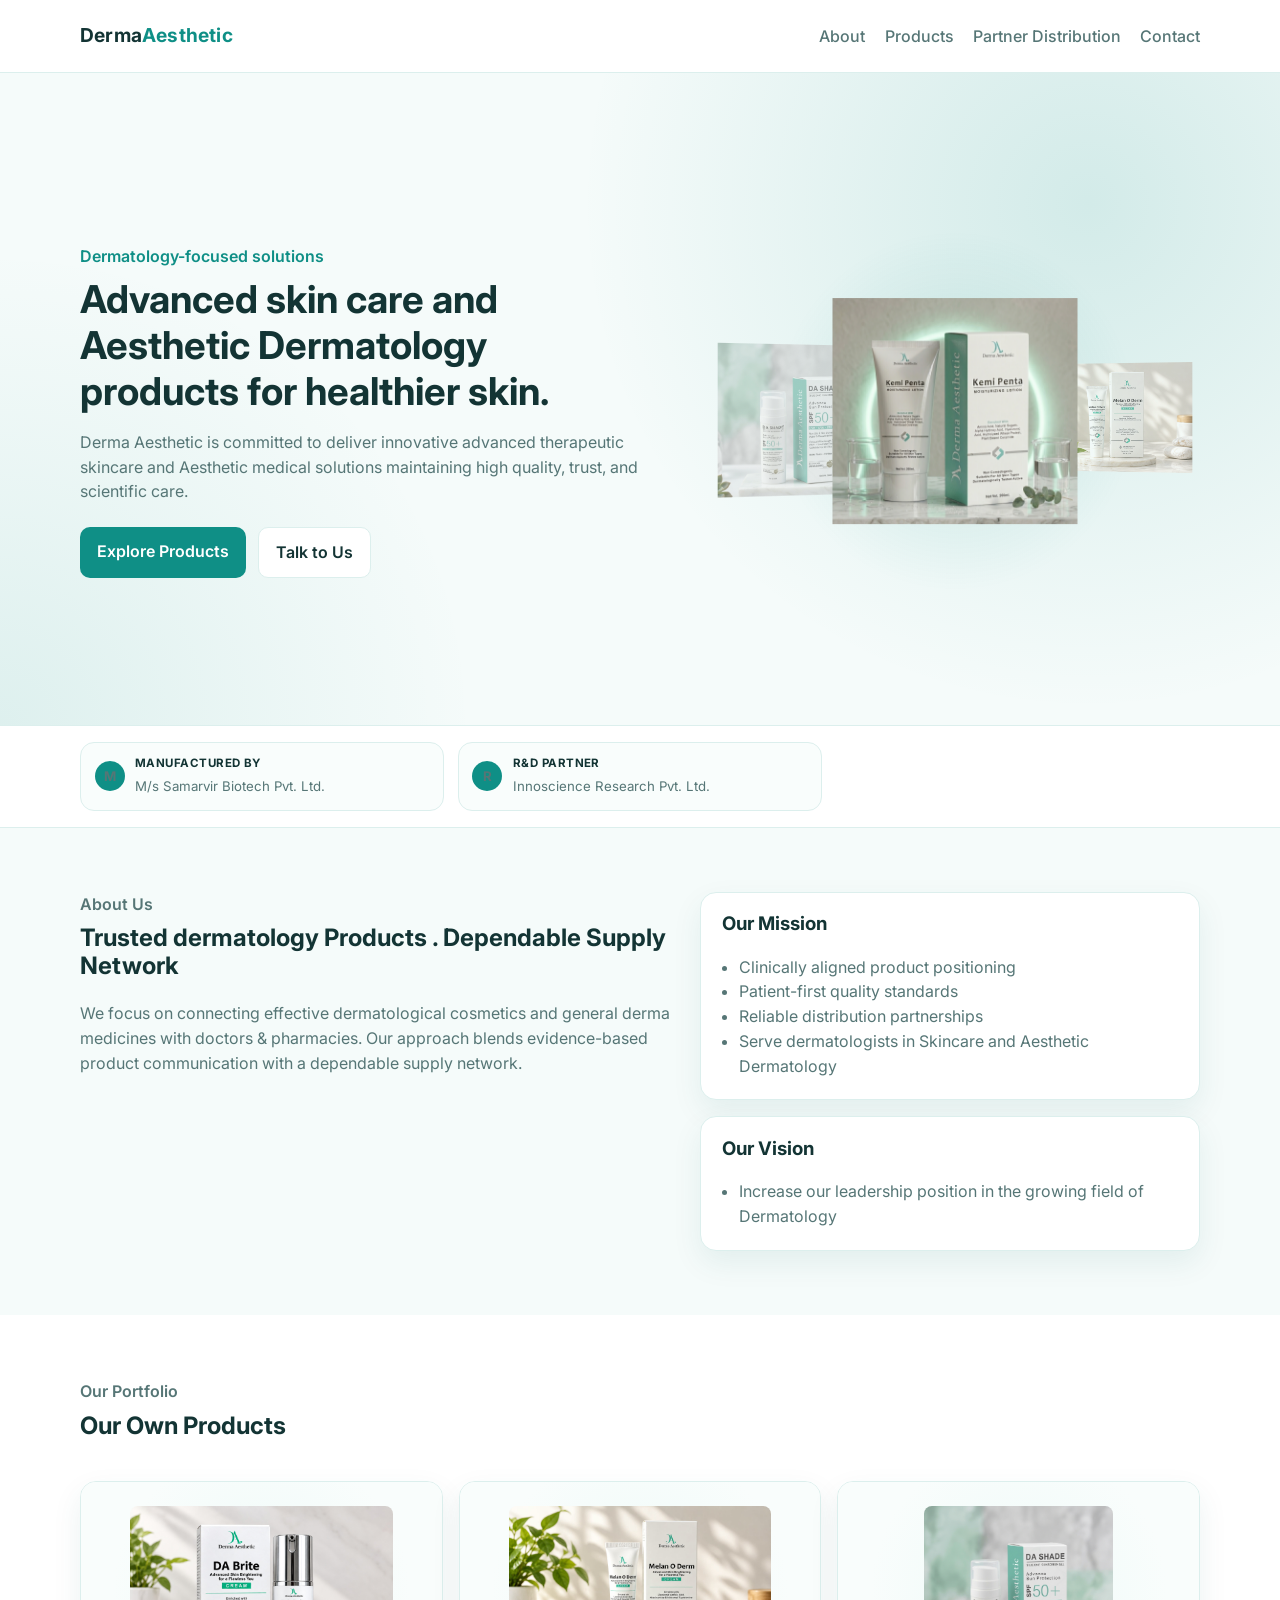
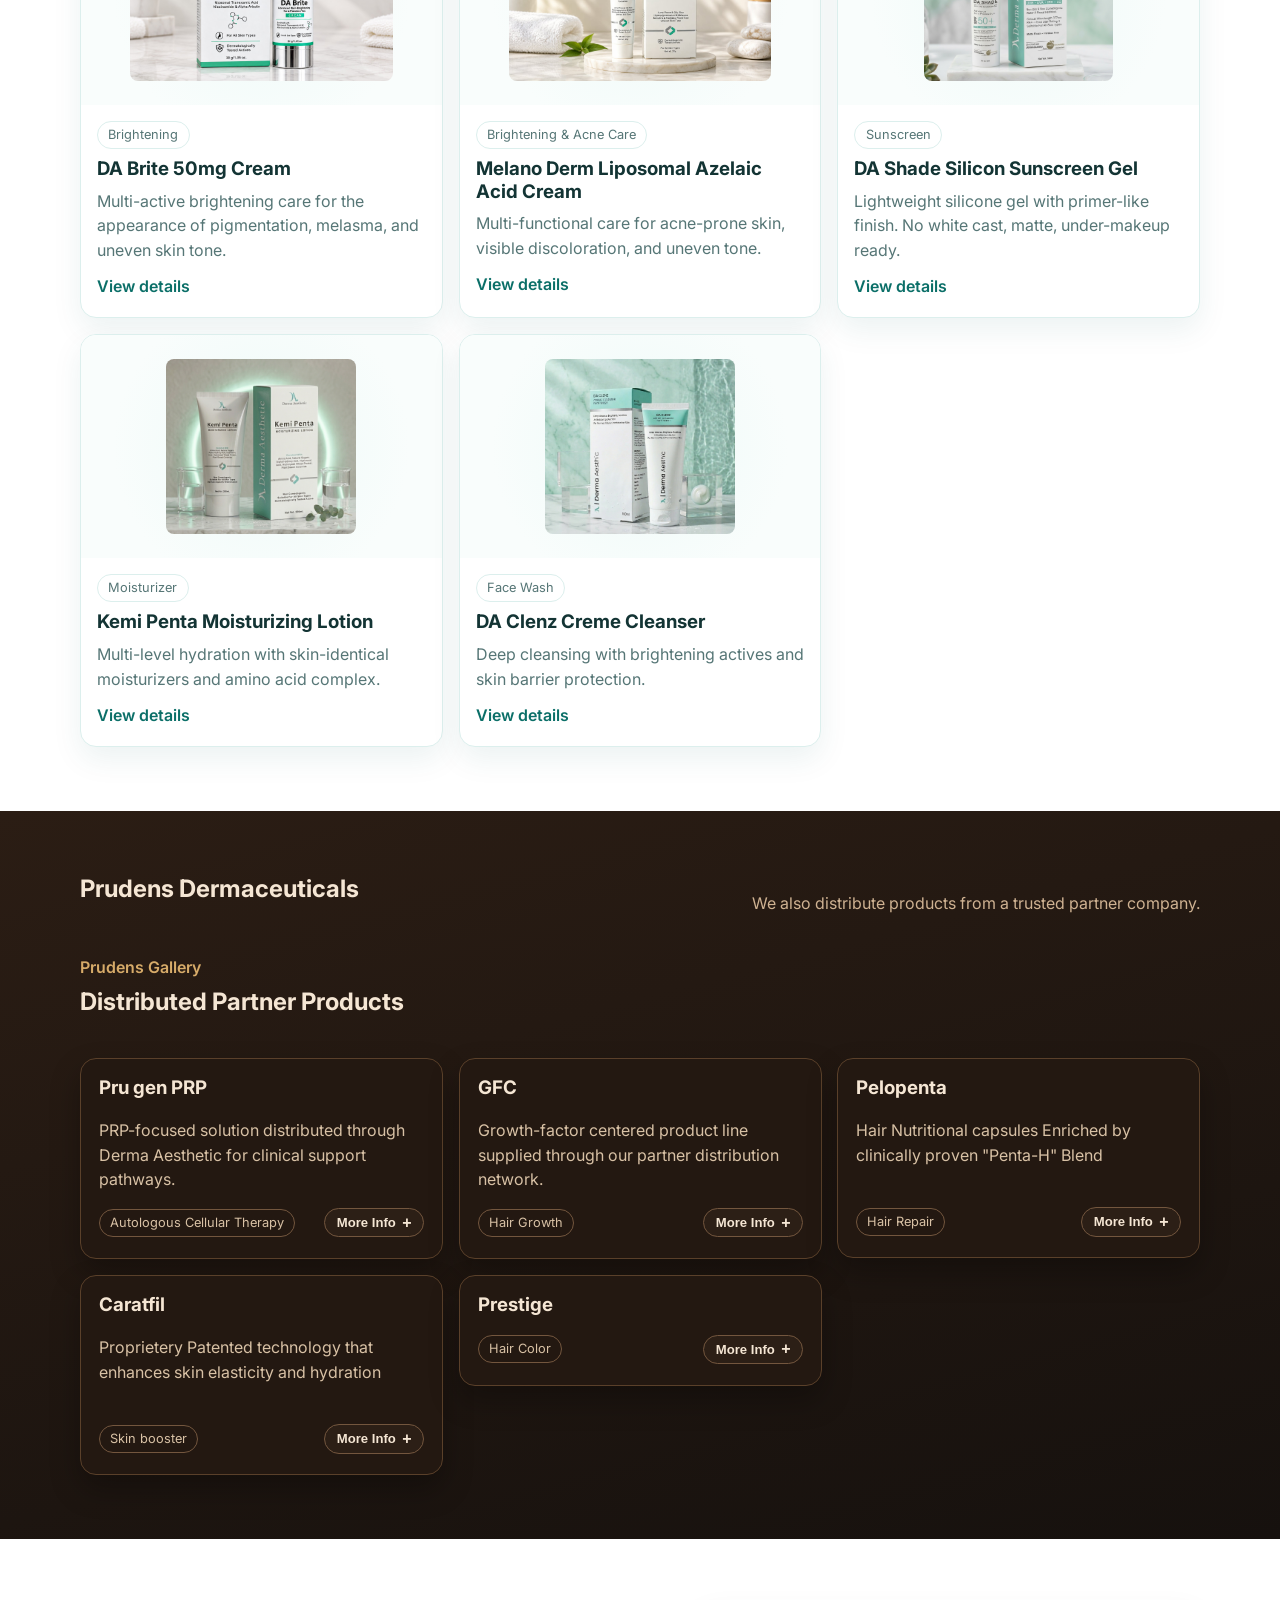
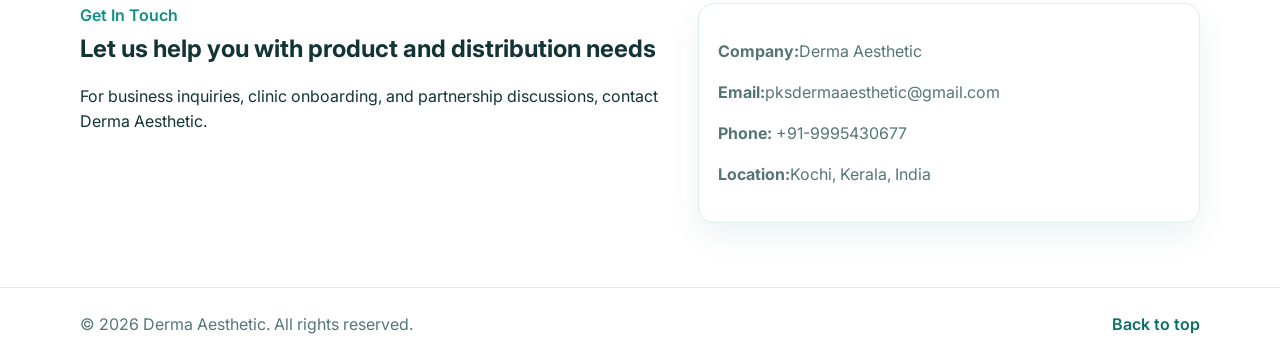
==== index.html @ 2ec4da11 "updates" ====
<!DOCTYPE html>
<html lang="en">
<head>
  <meta charset="UTF-8" />
  <meta name="viewport" content="width=device-width, initial-scale=1.0" />
  <title>Derma Aesthetic | Dermatological Cosmetics & Medicines</title>
  <meta name="description" content="Derma Aesthetic - Dermatological cosmetics and general derma medicines marketing and sales company." />
  <link rel="preconnect" href="https://fonts.googleapis.com" />
  <link rel="preconnect" href="https://fonts.gstatic.com" crossorigin />
  <link href="https://fonts.googleapis.com/css2?family=Inter:wght@400;500;600;700&display=swap" rel="stylesheet" />
  <link rel="stylesheet" href="styles.css" />
</head>
<body>
  <header class="site-header" id="home">
    <div class="container nav-wrap">
      <a class="logo" href="#home">Derma<span>Aesthetic</span></a>
      <button class="nav-toggle" aria-label="Open menu" aria-expanded="false">Menu</button>
      <nav class="site-nav">
        <a href="index.html#about">About</a>
        <a href="products.html">Products</a>
        <a href="products.html#partner">Partner Distribution</a>
        <a href="index.html#contact">Contact</a>
      </nav>
    </div>
  </header>

  <main>
    <section class="hero">
      <div class="container hero-layout">
        <div class="hero-text">
          <p class="eyebrow">Dermatology-focused solutions</p>
          <h1>Advanced skin care and Aesthetic Dermatology products for healthier skin.</h1>
          <p class="hero-copy">
            Derma Aesthetic is committed to deliver innovative advanced therapeutic skincare
            and Aesthetic medical solutions maintaining high quality, trust, and scientific care.
          </p>
          <div class="hero-actions">
            <a class="btn primary" href="products.html">Explore Products</a>
            <a class="btn ghost" href="#contact">Talk to Us</a>
          </div>
        </div>
        <div class="hero-products">
          <div class="hero-product-composition reveal">
            <img src="images/Brite.jpeg" alt="DA Brite Whitening cream" class="hero-prod hero-prod--back" data-product-link="products.html#da-brite" /> 
            <img src="images/MelanODerm.jpeg" alt="Melano Derm liposomal azelaic acid cream" class="hero-prod hero-prod--back" data-product-link="products.html#melano-derm" />
            <img src="images/kemi.png" alt="Kemi Penta Moisturizing Lotion" class="hero-prod hero-prod--center" data-product-link="products.html#kemi-penta" />
            <img src="images/Shade.png" alt="DA Shade Sunscreen" class="hero-prod hero-prod--left" data-product-link="products.html#da-shade" />
            <img src="images/clenz.png" alt="DA Clenz Face Wash" class="hero-prod hero-prod--right" data-product-link="products.html#da-clenz" />

          </div>
        </div>
      </div>
    </section>

    <section class="trust-strip">
      <div class="container trust-strip-inner">
        <div class="trust-badge reveal">
          <span class="trust-icon">M</span>
          <div>
            <strong>Manufactured by</strong>
            <span>M/s Samarvir Biotech Pvt. Ltd.</span>
          </div>
        </div>
        <div class="trust-badge reveal">
          <span class="trust-icon">R</span>
          <div>
            <strong>R&amp;D Partner</strong>
            <span>Innoscience Research Pvt. Ltd.</span>
          </div>
        </div>
      </div>
    </section>

    <section class="section" id="about">
      <div class="container about-grid reveal">
        <div class="about-text">
          <p class="eyebrow">About Us</p>
          <h2>Trusted dermatology Products . Dependable Supply Network</h2>
          <p>
            We focus on connecting effective dermatological cosmetics and general derma medicines
            with doctors &amp; pharmacies. Our approach blends evidence-based product communication
            with a dependable supply network.
          </p>
        </div>
        <div class="about-cards">
          <article class="about-card">
            <h3>Our Mission</h3>
            <ul>
              <li>Clinically aligned product positioning</li>
              <li>Patient-first quality standards</li>
              <li>Reliable distribution partnerships</li>
              <li>Serve dermatologists in Skincare and Aesthetic Dermatology</li>
            </ul>
          </article>
          <article class="about-card">
            <h3>Our Vision</h3>
            <ul>
              <li>Increase our leadership position in the growing field of Dermatology</li>
            </ul>
          </article>
        </div>
      </div>
    </section>

    <section class="section alt" id="products">
      <div class="container">
        <div class="section-head reveal">
          <div>
            <p class="eyebrow">Our Portfolio</p>
            <h2>Our Own Products</h2>
          </div>
        </div>

        <div class="visual-product-grid">

          <a href="products.html#da-brite" class="visual-product-card reveal">
            <div class="visual-product-img">
              <img src="images/Brite.jpeg" alt="DA Brite brightening cream" loading="lazy" />
            </div>
            <div class="visual-product-info">
              <span class="tag">Brightening</span>
              <h3>DA Brite 50mg Cream </h3>
              <p>Multi-active brightening care for the appearance of pigmentation, melasma, and uneven skin tone.</p>
              <span class="card-link">View details</span>
            </div>
          </a>
          <a href="products.html#melano-derm" class="visual-product-card reveal">
            <div class="visual-product-img">
              <img src="images/MelanODerm.jpeg" alt="Melano Derm azelaic acid cream" loading="lazy" />
            </div>
            <div class="visual-product-info">
              <span class="tag">Brightening &amp; Acne Care</span>
              <h3>Melano Derm Liposomal Azelaic Acid Cream</h3>
              <p>Multi-functional care for acne-prone skin, visible discoloration, and uneven tone.</p>
              <span class="card-link">View details</span>
            </div>
          </a>
          <a href="products.html#da-shade" class="visual-product-card reveal">
            <div class="visual-product-img">
              <img src="images/Shade.png" alt="DA Shade" loading="lazy" />
            </div>
            <div class="visual-product-info">
              <span class="tag">Sunscreen</span>
              <h3>DA Shade Silicon Sunscreen Gel</h3>
              <p>Lightweight silicone gel with primer-like finish. No white cast, matte, under-makeup ready.</p>
              <span class="card-link">View details</span>
            </div>
          </a>

          <a href="products.html#kemi-penta" class="visual-product-card reveal">
            <div class="visual-product-img">
              <img src="images/kemi.png" alt="Kemi Penta" loading="lazy" />
            </div>
            <div class="visual-product-info">
              <span class="tag">Moisturizer</span>
              <h3>Kemi Penta Moisturizing Lotion</h3>
              <p>Multi-level hydration with skin-identical moisturizers and amino acid complex.</p>
              <span class="card-link">View details</span>
            </div>
          </a>

          <a href="products.html#da-clenz" class="visual-product-card reveal">
            <div class="visual-product-img">
              <img src="images/clenz.png" alt="DA Clenz" loading="lazy" />
            </div>
            <div class="visual-product-info">
              <span class="tag">Face Wash</span>
              <h3>DA Clenz Creme Cleanser</h3>
              <p>Deep cleansing with brightening actives and skin barrier protection.</p>
              <span class="card-link">View details</span>
            </div>
          </a>
        </div>
      </div>
    </section>

    <section class="section partner-section" id="partner">
      <div class="container">
        <div class="section-head">
          <div>
            <!-- <p class="eyebrow">Strategic Collaboration</p> -->
            <h2>Prudens Dermaceuticals</h2>
          </div>
          <p>We also distribute products from a trusted partner company.</p>
        </div>

        <!-- <div class="partner-card">
          <h3>Distribution Partner: <span>Prudens</span></h3>
          <p>
            Through this partnership, Derma Aesthetic expands product reach and
            ensures timely availability across clinics, pharmacies, and retail channels.
          </p>
          <p><strong>Distributed products:</strong> Pru gen PRP, GFC, pelopenta</p>
          <ul>
            <li>Wider geographic market access</li>
            <li>Consistent product availability</li>
            <li>Efficient logistics and relationship management</li>
          </ul>
        </div> -->

        <div class="section-head partner-products-head">
          <div>
            <p class="eyebrow">Prudens Gallery</p>
            <h2>Distributed Partner Products</h2>
          </div>
          <!-- <p>Tap on any product card to view expanded details.</p> -->
        </div>

        <div class="product-showcase product-showcase--partner">
          <div class="product-grid partner-grid">
            <article class="product-card expandable" id="prugen-prp" data-product-image="images/prugen-prp.png">
              
              <h3>Pru gen PRP</h3>
              <p>
                PRP-focused solution distributed through Derma Aesthetic for
                clinical support pathways.
              </p>
              <div class="product-bottom">
                <span class="tag">Autologous Cellular Therapy</span>
                <button class="expand-btn" type="button" aria-expanded="false">
                  More Info <span class="chevron">+</span>
                </button>
              </div>
              <div class="product-details" aria-hidden="true">
                <!-- <p>
                  Pru gen PRP is distributed to support dermatology and skin
                  rejuvenation workflows where PRP protocols are indicated.
                </p> -->
                <ul>
                  <li>CE Class IIb certified PRP tube</li>
                  <li>Sodium Citrate as an Anti-coagulant</li>
                  <li>Optimum Platelet Recovery, over 90%</li>
                  <li>Consistent isolation of PRP</li>
                  <li>Single spin centrifugation</li>
                  <li>RBC depletion more than 98%</li>
                </ul>
              </div>
            </article>

            <article class="product-card expandable" id="gfc" data-product-image="images/gfc.png">
           
              <h3>GFC</h3>
              <p>
                Growth-factor centered product line supplied through our partner
                distribution network.
              </p>
              <div class="product-bottom">
                <span class="tag">Hair Growth</span>
                <button class="expand-btn" type="button" aria-expanded="false">
                  More Info <span class="chevron">+</span>
                </button>
              </div>
              <div class="product-details" aria-hidden="true">
                <!-- <p>
                  GFC is managed under the Prudens distribution collaboration to
                  improve accessibility for qualified treatment channels.
                </p> -->
                <ul>
                  <li>Activated Growth Factors</li>
                  <li>Totally Painless Therapy</li>
                  <li>Reduced pain and inflammation risk, as RBCs and WBCs are not involved</li>
                  <li>Delivers results in fewer sessions</li>
                  <li>Helps reduce hair fall and revitalize hair follicles</li>
                  <li>Strengthens hair grafts and stimulates hair growth</li>
                  <li>Increases hair count and thickness</li>
                </ul>
              </div>
            </article>

            <article class="product-card expandable" id="pelopenta" data-product-image="images/pelopenta.png">
             
              <h3>Pelopenta</h3>
              <p>
                Hair Nutritional capsules Enriched by clinically proven "Penta-H" Blend
              </p>
              <div class="product-bottom">
                <span class="tag">Hair Repair</span>
                <button class="expand-btn" type="button" aria-expanded="false">
                  More Info <span class="chevron">+</span>
                </button>
              </div>
              <div class="product-details" aria-hidden="true">
                <!-- <p>
                  pelopenta is included in our distribution portfolio with a focus
                  on dependable channel coverage and customer availability.
                </p> -->
                <ul>
                  <li>Vitamin D (Cholecalciferrol 100IU)</li>
                  <li>Melatonin (3gm) for hair growth , pigmentation , cytoprotective and apotosis-supressive agent</li>
                  <li>Prevents stress-induced hair loss</li>
                  <li>Antiandrigenic and antioxidant</li>
                  <li>Omega 3 and Omega 6 faatty Acids (75mg)</li>
                  <li>Soy isoflavones for DHT inhibution</li>
                  <li>Green Tea Extract(125mg)</li>
                  <li>Beta Sitosterol</li>

                </ul>
              </div>
            </article>

            <article class="product-card expandable" id="Caratfil" data-product-image="images/pelopenta.png">
             
              <h3>Caratfil</h3>
              <p>
                Proprietery Patented technology that enhances skin elasticity and hydration
              </p>
              <div class="product-bottom">
                <span class="tag">Skin booster</span>
                <button class="expand-btn" type="button" aria-expanded="false">
                  More Info <span class="chevron">+</span>
                </button>
              </div>
              <div class="product-details" aria-hidden="true">
                <!-- <p>
                  pelopenta is included in our distribution portfolio with a focus
                  on dependable channel coverage and customer availability.
                </p> -->
                <ul>
                  <li>Proprietery Patented technology that enhances skin elasticity and hydration</li>
                  <li>Exclusive 4-in-1 Carat therapy</li>
                  <li>HA , PN , ECM , Copper tripeptides and Amino acids</li>
                  <li>Combats aging</li>
                  <li>Minimizes pores</li>
                  <li>Reduces fine lines</li>
                  <li>Promotes repairs and regeneration</li>
                  <li>Made in South Korea</li>
                </ul>
              </div>
            </article>

            <article class="product-card expandable" id="Prestige" data-product-image="images/pelopenta.png">
             
              <h3>Prestige</h3>
              <!-- <p>
                Hair Nutritional capsules Enriched by clinically proven "Penta-H" Blend
              </p> -->
              <div class="product-bottom">
                <span class="tag">Hair Color</span>
                <button class="expand-btn" type="button" aria-expanded="false">
                  More Info <span class="chevron">+</span>
                </button>
              </div>
              <div class="product-details" aria-hidden="true">
                <!-- <p>
                  pelopenta is included in our distribution portfolio with a focus
                  on dependable channel coverage and customer availability.
                </p> -->
                <ul>
                  <li>Ammoniea free</li>
                  <li>p-Phenylendiamine(ppd) free</li>
                  <li>nickle free</li>
                  <li>Resourcinol free</li>
                  <li>Made in Italy</li>
                 

                </ul>
              </div>
            </article>

          </div>
          <aside class="product-image-float" aria-hidden="true">
            <img src="" alt="" />
          </aside>
        </div>
      </div>
    </section>

    <section class="section alt" id="contact">
      <div class="container contact-grid reveal">
        <div>
          <p class="eyebrow">Get In Touch</p>
          <h2>Let us help you with product and distribution needs</h2>
          <p>
            For business inquiries, clinic onboarding, and partnership discussions,
            contact Derma Aesthetic.
          </p>
        </div>
        <div class="contact-card">
          <p><strong>Company:</strong>Derma Aesthetic</p>
          <p><strong>Email:</strong>pksdermaaesthetic@gmail.com</p>
          <p><strong>Phone:</strong> +91-9995430677</p>
          <p><strong>Location:</strong>Kochi, Kerala, India</p>
        </div>
      </div>
    </section>
  </main>

  <footer class="site-footer">
    <div class="container footer-wrap">
      <p>&copy; <span id="year"></span> Derma Aesthetic. All rights reserved.</p>
      <a href="#home">Back to top</a>
    </div>
  </footer>

  <script src="script.js"></script>
</body>
</html>
---- styles.css ----
:root {
  --bg: #f5fbfa;
  --surface: #ffffff;
  --text: #133434;
  --muted: #567676;
  --brand: #0f8f86;
  --brand-dark: #0b6f68;
  --line: #dcefed;
  --shadow: 0 12px 30px rgba(12, 90, 86, 0.08);
}

* {
  box-sizing: border-box;
}

html {
  scroll-behavior: smooth;
}

body {
  margin: 0;
  font-family: "Inter", sans-serif;
  color: var(--text);
  background: var(--bg);
  line-height: 1.55;
}

a {
  color: inherit;
  text-decoration: none;
}

.container {
  width: min(1120px, 92%);
  margin: 0 auto;
}

.site-header {
  position: sticky;
  top: 0;
  z-index: 20;
  background: rgba(255, 255, 255, 0.97);
  border-bottom: 1px solid var(--line);
}

.nav-wrap {
  display: flex;
  align-items: center;
  justify-content: space-between;
  min-height: 72px;
}

.logo {
  font-size: 1.2rem;
  font-weight: 700;
  letter-spacing: 0.2px;
}

.logo span {
  color: var(--brand);
}

.site-nav {
  display: flex;
  gap: 1.2rem;
}

.site-nav a {
  color: var(--muted);
  font-weight: 500;
}

.site-nav a:hover {
  color: var(--brand-dark);
}

.nav-toggle {
  display: none;
  position: relative;
  width: 44px;
  height: 44px;
  border: 1px solid var(--line);
  background: #fff;
  color: var(--text);
  border-radius: 8px;
  padding: 0;
  cursor: pointer;
}

.nav-toggle span {
  position: absolute;
  left: 11px;
  width: 20px;
  height: 2px;
  border-radius: 2px;
  background: currentColor;
  transition: transform 180ms ease, opacity 180ms ease;
}

.nav-toggle span:nth-child(1) {
  transform: translateY(-6px);
}

.nav-toggle span:nth-child(3) {
  transform: translateY(6px);
}

.nav-toggle[aria-expanded="true"] span:nth-child(1) {
  transform: rotate(45deg);
}

.nav-toggle[aria-expanded="true"] span:nth-child(2) {
  opacity: 0;
}

.nav-toggle[aria-expanded="true"] span:nth-child(3) {
  transform: rotate(-45deg);
}

.hero {
  padding: 5.5rem 0 4rem;
  background:
    radial-gradient(circle at 85% 20%, rgba(15, 143, 134, 0.15), transparent 42%),
    radial-gradient(circle at 0% 100%, rgba(15, 143, 134, 0.1), transparent 33%);
}

.hero-grid {
  display: grid;
  grid-template-columns: 1.3fr 1fr;
  gap: 2rem;
  align-items: center;
}

.eyebrow {
  color: var(--brand);
  font-weight: 600;
  margin: 0 0 0.45rem;
}

h1,
h2,
h3 {
  line-height: 1.2;
  margin-top: 0;
}

h1 {
  font-size: clamp(1.9rem, 3vw, 3rem);
  max-width: 20ch;
  margin-bottom: 1rem;
}

.hero-copy {
  color: var(--muted);
  max-width: 56ch;
  margin-bottom: 1.4rem;
}

.hero-actions {
  display: flex;
  flex-wrap: wrap;
  gap: 0.8rem;
}

.btn {
  display: inline-block;
  padding: 0.78rem 1.05rem;
  border-radius: 10px;
  font-weight: 600;
}

.btn.primary {
  background: var(--brand);
  color: #fff;
}

.btn.primary:hover {
  background: var(--brand-dark);
}

.btn.ghost {
  border: 1px solid var(--line);
  color: var(--text);
  background: #fff;
}

.hero-card,
.product-card,
.partner-card,
.contact-card {
  background: var(--surface);
  border: 1px solid var(--line);
  border-radius: 16px;
  box-shadow: var(--shadow);
}

.hero-card {
  padding: 1.5rem;
}

.hero-card ul {
  margin: 0.8rem 0 0;
  padding-left: 1.15rem;
  color: var(--muted);
}

.section {
  padding: 4rem 0;
}

.section.alt {
  background: #ffffff;
}

.narrow {
  max-width: 760px;
}

.narrow p {
  color: var(--muted);
}

.section-head {
  display: flex;
  justify-content: space-between;
  align-items: end;
  gap: 1rem;
  margin-bottom: 1.3rem;
}

.section-head p {
  color: var(--muted);
  max-width: 45ch;
  margin-bottom: 0.5rem;
}

.product-showcase {
  position: relative;
}

.product-showcase.has-active {
  display: grid;
  grid-template-columns: 1.1fr 0.9fr;
  gap: clamp(1.5rem, 4vw, 2.5rem);
  align-items: start;
}

.product-grid {
  display: grid;
  grid-template-columns: repeat(3, 1fr);
  gap: 1rem;
  align-items: start;
}

.product-showcase .product-grid.has-active {
  grid-template-columns: 1fr;
}

.product-image-float {
  position: relative;
  z-index: 2;
  width: 100%;
  max-width: 360px;
  justify-self: center;
  align-self: center;
  opacity: 0;
  visibility: hidden;
  pointer-events: none;
  transform: translateX(24px);
  transition:
    opacity 380ms ease,
    transform 420ms cubic-bezier(0.2, 0.8, 0.2, 1),
    visibility 380ms ease;
}

.product-image-float::before {
  content: "";
  position: absolute;
  inset: 10% 5%;
  background: radial-gradient(circle, rgba(15, 143, 134, 0.14), transparent 70%);
  z-index: -1;
}

.product-image-float img {
  display: block;
  width: 100%;
  max-height: min(520px, 70vh);
  height: auto;
  object-fit: contain;
  margin: 0 auto;
}

.product-image-float .extra-img {
  display: none;
  max-height: min(340px, 45vh);
  margin-bottom: 1rem;
  border-radius: 12px;
}

.product-image-float.is-visible {
  opacity: 1;
  visibility: visible;
  transform: translateX(0);
}

.product-card {
  padding: 1.1rem 1.1rem 1.3rem;
  align-self: start;
  transform-origin: center;
  will-change: transform;
  transition: transform 250ms ease-out, border-color 200ms ease;
}

.product-card p {
  color: var(--muted);
  min-height: 4.6rem;
}

.product-card.expandable:hover {
  transform: translateY(-4px);
  border-color: #c7e7e4;
}

.product-bottom {
  margin-top: 0.7rem;
  display: flex;
  align-items: center;
  justify-content: space-between;
  gap: 0.5rem;
}

.expand-btn {
  appearance: none;
  border: 1px solid var(--line);
  background: #fff;
  color: var(--brand-dark);
  border-radius: 999px;
  padding: 0.35rem 0.72rem;
  font-weight: 600;
  font-size: 0.82rem;
  cursor: pointer;
  display: inline-flex;
  align-items: center;
  gap: 0.4rem;
  transition: all 220ms ease;
}

.expand-btn:hover {
  border-color: #b9e1dd;
  background: #f4fbfa;
}

.chevron {
  font-size: 1rem;
  line-height: 1;
  transition: transform 260ms ease;
}

.product-details {
  max-height: 0;
  overflow: hidden;
  opacity: 0;
  transform: translateY(-4px);
  transition:
    max-height 420ms cubic-bezier(0.2, 0.8, 0.2, 1),
    opacity 260ms ease,
    transform 260ms ease;
}

.product-details p {
  margin-top: 0.9rem;
  margin-bottom: 0.6rem;
  min-height: auto;
}

.product-details h4 {
  margin: 1rem 0 0.45rem;
  font-size: 0.82rem;
  font-weight: 600;
  color: var(--text);
  letter-spacing: 0.04em;
  text-transform: uppercase;
}

.product-details ul {
  margin: 0 0 0.2rem;
  padding-left: 1.1rem;
  color: var(--muted);
}

.product-details li + li {
  margin-top: 0.25rem;
}

.product-details strong {
  color: var(--text);
  font-weight: 600;
}

.product-card.is-open .product-details {
  opacity: 1;
  transform: translateY(0);
}

.product-card.is-open .expand-btn {
  border-color: #9ed5cf;
  background: #eaf8f7;
}

.product-card.is-open .chevron {
  transform: rotate(45deg);
}

.product-showcase.has-active:not(.has-image) {
  grid-template-columns: 1fr;
}

.product-showcase.has-active:not(.has-image) .product-image-float {
  display: none;
}

.product-showcase--partner .product-image-float::before {
  background: radial-gradient(circle, rgba(215, 171, 105, 0.18), transparent 70%);
}

.product-showcase .product-grid.has-active .product-card:not(.is-open) {
  display: none;
}

.product-showcase .product-grid.has-active .product-card.is-open {
  transform: none;
  opacity: 1;
  grid-column: auto;
  grid-row: auto;
}

.product-showcase .product-grid.has-active .product-card.is-open p {
  min-height: auto;
}

.product-showcase .product-grid.has-active .product-card.is-open {
  border-color: #9ed5cf;
}

.product-showcase--partner .product-grid.has-active .product-card.is-open {
  border-color: #c59660;
}

.product-badge {
  display: inline-block;
  background: #eaf8f7;
  color: var(--brand-dark);
  border-radius: 999px;
  padding: 0.25rem 0.65rem;
  font-size: 0.82rem;
  font-weight: 600;
  margin-bottom: 0.65rem;
}

.tag {
  display: inline-block;
  border: 1px solid var(--line);
  border-radius: 999px;
  padding: 0.2rem 0.65rem;
  font-size: 0.8rem;
  color: var(--muted);
}

.partner-card {
  padding: 1.4rem;
}

.partner-card span {
  color: var(--brand);
}

.partner-card p,
.partner-card li,
.contact-card p {
  color: var(--muted);
}

.partner-card p strong {
  color: var(--text);
}

.partner-section {
  background: linear-gradient(165deg, #2b1d14 0%, #16110e 100%);
}

.partner-section .eyebrow {
  color: #d7ab69;
}

.partner-section h2,
.partner-section h3 {
  color: #f5e6d4;
}

.partner-section .section-head > p {
  color: #cfb292;
}

.partner-section .partner-card {
  background: #231811;
  border-color: #5a402a;
  box-shadow: 0 16px 36px rgba(0, 0, 0, 0.35);
}

.partner-section .partner-card span {
  color: #d7ab69;
}

.partner-section .partner-card p,
.partner-section .partner-card li {
  color: #d8c1a5;
}

.partner-section .partner-card p strong {
  color: #f5e6d4;
}

.partner-products-head {
  margin-top: 2rem;
}

.partner-grid .product-card {
  background: #231811;
  border-color: #5a402a;
  box-shadow: 0 14px 30px rgba(0, 0, 0, 0.28);
}

.partner-grid .product-card h3 {
  color: #f5e6d4;
}

.partner-grid .product-card p,
.partner-grid .product-details ul,
.partner-grid .tag {
  color: #d8c1a5;
}

.partner-grid .product-details h4 {
  color: #f5e6d4;
}

.partner-grid .product-details strong {
  color: #f5e6d4;
}

.partner-grid .product-badge {
  background: #5a402a;
  color: #f6e7cf;
}

.partner-grid .tag {
  border-color: #73563e;
}

.partner-grid .expand-btn {
  border-color: #73563e;
  background: #2c1f16;
  color: #f5e6d4;
}

.partner-grid .expand-btn:hover {
  border-color: #9a754e;
  background: #3a291d;
}

.partner-grid .product-card.expandable:hover {
  border-color: #9a754e;
  box-shadow: 0 18px 34px rgba(0, 0, 0, 0.4);
}

.partner-grid .product-card.is-open .expand-btn {
  border-color: #c59660;
  background: #5a402a;
}

.page-hero {
  padding: 4.5rem 0 2.5rem;
  background:
    radial-gradient(circle at 85% 20%, rgba(15, 143, 134, 0.12), transparent 42%),
    radial-gradient(circle at 0% 100%, rgba(15, 143, 134, 0.08), transparent 33%);
}

.page-hero h1 {
  font-size: clamp(1.8rem, 3vw, 2.6rem);
  max-width: none;
  margin-bottom: 0.75rem;
}

.page-hero p {
  color: var(--muted);
  max-width: 58ch;
  margin: 0;
}

.nav-link-active {
  color: var(--brand-dark);
  font-weight: 600;
}

.contact-grid {
  display: grid;
  grid-template-columns: 1.2fr 1fr;
  gap: 1rem;
}

.contact-card {
  padding: 1.2rem;
}

.site-footer {
  border-top: 1px solid var(--line);
  background: #fff;
}

.footer-wrap {
  min-height: 74px;
  display: flex;
  align-items: center;
  justify-content: space-between;
  color: var(--muted);
  gap: 1rem;
}

.footer-wrap a {
  color: var(--brand-dark);
  font-weight: 600;
}

.section-head a {
  color: var(--brand-dark);
  font-weight: 600;
}

.partner-section .section-head a {
  color: #d7ab69;
}

@media (max-width: 900px) {
  .hero-grid,
  .contact-grid {
    grid-template-columns: 1fr;
  }

  .product-showcase.has-active {
    grid-template-columns: 1fr;
    gap: 1.25rem;
  }

  .product-grid {
    grid-template-columns: repeat(2, 1fr);
  }

  .product-image-float {
    max-width: min(300px, 80%);
    margin: 0 auto;
    transform: translateY(12px);
  }

  .product-image-float.is-visible {
    transform: translateY(0);
  }
}

@media (max-width: 700px) {
  .nav-toggle {
    display: block;
  }

  .site-nav {
    position: absolute;
    top: 73px;
    left: 0;
    right: 0;
    background: #fff;
    border-bottom: 1px solid var(--line);
    display: none;
    flex-direction: column;
    padding: 0.8rem 4%;
  }

  .site-nav.open {
    display: flex;
  }

  .product-grid {
    grid-template-columns: 1fr;
  }

  .product-image-float {
    max-width: min(260px, 85%);
  }

  .section-head {
    align-items: start;
    flex-direction: column;
  }
}

/* Homepage redesign enhancements */
.hero {
  overflow: hidden;
}

.hero-layout {
  display: grid;
  grid-template-columns: 1.1fr 0.9fr;
  gap: 2rem;
  align-items: center;
}

.hero-products {
  display: flex;
  align-items: center;
  justify-content: center;
}

.hero-product-composition {
  position: relative;
  width: min(500px, 100%);
  height: 500px;
  perspective: 800px;
}

.hero-product-composition::before {
  content: "";
  position: absolute;
  inset: 14% 8%;
  border-radius: 999px;
  background: radial-gradient(circle, rgba(15, 143, 134, 0.14), transparent 66%);
}

.hero-prod {
  position: absolute;
  left: 50%;
  top: 50%;
  height: auto;
  cursor: default;
  will-change: transform, opacity;
  transition: transform 800ms cubic-bezier(0.4, 0, 0.2, 1), opacity 600ms ease, z-index 0ms;
}

.hero-prod--center {
  width: min(245px, 54%);
  transform: translate(-50%, -50%) translateZ(0) scale(1);
  z-index: 3;
  opacity: 1;
  cursor: pointer;
}

.hero-prod--left {
  width: min(210px, 48%);
  transform: translate(-130%, -45%) translateZ(-80px) rotateY(15deg) scale(0.85);
  z-index: 1;
  opacity: 0.65;
}

.hero-prod--right {
  width: min(210px, 48%);
  transform: translate(30%, -45%) translateZ(-80px) rotateY(-15deg) scale(0.85);
  z-index: 1;
  opacity: 0.65;
}

.hero-prod--back {
  width: min(180px, 42%);
  transform: translate(-50%, -50%) translateZ(-160px) scale(0.6);
  z-index: 0;
  opacity: 0;
  pointer-events: none;
}

.hero-product-composition:hover .hero-prod--left {
  transform: translate(-135%, -45%) translateZ(-80px) rotateY(18deg) scale(0.85);
}

.hero-product-composition:hover .hero-prod--right {
  transform: translate(35%, -45%) translateZ(-80px) rotateY(-18deg) scale(0.85);
}

.hero-product-composition:hover .hero-prod--center {
  transform: translate(-50%, -52%) translateZ(0) scale(1.02);
}

.trust-strip {
  background: #fff;
  border-top: 1px solid var(--line);
  border-bottom: 1px solid var(--line);
}

.trust-strip-inner {
  display: grid;
  grid-template-columns: repeat(3, minmax(0, 1fr));
  gap: 0.85rem;
  padding: 1rem 0;
}

.trust-badge {
  background: #f9fdfc;
  border: 1px solid var(--line);
  border-radius: 14px;
  padding: 0.75rem 0.85rem;
  display: flex;
  align-items: center;
  gap: 0.65rem;
}

.trust-icon {
  width: 30px;
  height: 30px;
  border-radius: 50%;
  display: grid;
  place-items: center;
  font-size: 0.78rem;
  font-weight: 700;
  color: #fff;
  background: var(--brand);
}

.trust-badge strong {
  display: block;
  font-size: 0.72rem;
  letter-spacing: 0.04em;
  text-transform: uppercase;
}

.trust-badge span {
  color: var(--muted);
  font-size: 0.83rem;
}

.about-grid {
  display: grid;
  grid-template-columns: 1.2fr 1fr;
  gap: 1.25rem;
  align-items: start;
}

.about-text p {
  color: var(--muted);
}

.about-cards {
  display: grid;
  grid-template-columns: 1fr;
  gap: 1rem;
}

.about-card {
  background: var(--surface);
  border: 1px solid var(--line);
  border-radius: 16px;
  box-shadow: var(--shadow);
  padding: 1.3rem;
}

.about-card ul {
  margin: 0.7rem 0 0;
  padding-left: 1.1rem;
  color: var(--muted);
}

.visual-product-grid {
  display: grid;
  grid-template-columns: repeat(3, minmax(0, 1fr));
  gap: 1rem;
}

.visual-product-card {
  background: #fff;
  border: 1px solid var(--line);
  border-radius: 16px;
  box-shadow: var(--shadow);
  display: flex;
  flex-direction: column;
  overflow: hidden;
  will-change: transform;
  transition: transform 250ms ease-out, border-color 200ms ease;
}

.visual-product-card:hover {
  transform: translateY(-6px);
  border-color: #bde5e1;
}

.visual-product-img {
  min-height: 218px;
  display: grid;
  place-items: center;
  padding: 1.5rem;
  background: radial-gradient(circle at 50% 50%, #eefaf8 0%, #f9fdfc 70%);
}

.visual-product-img img {
  max-height: 175px;
  width: auto;
  border-radius: 8px;
  transition: transform 250ms ease-out;
}

.visual-product-card:hover .visual-product-img img {
  transform: translateY(-3px) scale(1.02);
}

.visual-product-info {
  padding: 1rem 1rem 1.15rem;
}

.visual-product-info .tag {
  display: inline-block;
  margin-bottom: 0.55rem;
}

.visual-product-info h3 {
  margin-bottom: 0.5rem;
}

.visual-product-info p {
  margin: 0;
  color: var(--muted);
}

.card-link {
  display: inline-block;
  margin-top: 0.7rem;
  color: var(--brand-dark);
  font-weight: 600;
}

.reveal {
  opacity: 0;
  transform: translateY(18px);
  will-change: transform, opacity;
  transition: opacity 400ms ease-out, transform 400ms ease-out;
}

.reveal.is-visible {
  opacity: 1;
  transform: translateY(0);
  will-change: auto;
}

@media (max-width: 900px) {
  .hero-layout,
  .about-grid,
  .contact-grid {
    grid-template-columns: 1fr;
  }

  .hero-product-composition {
    width: min(400px, 96vw);
    height: 390px;
  }

  .hero-prod--center {
    width: min(210px, 56%);
  }

  .hero-prod--left,
  .hero-prod--right {
    width: min(185px, 50%);
  }

  .trust-strip-inner {
    grid-template-columns: 1fr;
  }

  .visual-product-grid {
    grid-template-columns: repeat(2, minmax(0, 1fr));
  }
}

@media (max-width: 700px) {
  .visual-product-grid {
    grid-template-columns: 1fr;
  }

  .hero-product-composition {
    width: min(360px, 98vw);
    height: 330px;
  }

  .hero-prod--center {
    width: min(210px, 62%);
  }

  .hero-prod--left,
  .hero-prod--right {
    width: min(180px, 56%);
  }
}

/* Product Detail Page (PDP) — stacked layout */
.pdp-section {
  padding: 2.5rem 0;
}

.pdp-hero {
  display: grid;
  grid-template-columns: auto 1fr;
  gap: 2rem;
  align-items: center;
  margin-bottom: 1.5rem;
}

.pdp-product-img {
  display: flex;
  align-items: center;
  justify-content: center;
  background: radial-gradient(circle at 50% 50%, #eefaf8 0%, transparent 70%);
  padding: 1rem;
  border-radius: 16px;
}

.pdp-product-img img {
  max-height: 240px;
  width: auto;
  object-fit: contain;
}

.pdp-science {
  display: flex;
  justify-content: center;
  gap: 1rem;
  margin-bottom: 1.5rem;
}

.pdp-science-card {
  width: 52%;
  background: var(--surface);
  padding: 0;
  overflow: hidden;
}

.pdp-science-card img {
  width: 100%;
  height: auto;
  display: block;
  object-fit: contain;
  border-radius: 8px;
}

.pdp-science-card--wide {
  max-width: none;
}

.pdp-intro .product-badge {
  margin-bottom: 0.5rem;
}

.pdp-intro h2 {
  font-size: clamp(1.3rem, 2.5vw, 1.75rem);
  margin-bottom: 0.5rem;
}

.pdp-intro .tag {
  margin-bottom: 0.75rem;
}

.pdp-intro p {
  color: var(--muted);
  margin-top: 0.5rem;
}

.pdp-details {
  display: grid;
  grid-template-columns: 1fr 1fr;
  gap: 1.5rem;
  margin-bottom: 1.5rem;
}

.pdp-col h4 {
  font-size: 0.82rem;
  font-weight: 600;
  text-transform: uppercase;
  letter-spacing: 0.04em;
  color: var(--brand-dark);
  margin: 0 0 0.6rem;
}

.pdp-col ul {
  margin: 0;
  padding-left: 1.1rem;
  color: var(--muted);
}

.pdp-col li + li {
  margin-top: 0.3rem;
}

.pdp-col strong {
  color: var(--text);
  font-weight: 600;
}

.pdp-footer {
  background: var(--surface);
  border: 1px solid var(--line);
  border-radius: 16px;
  padding: 1.25rem 1.4rem;
}

.pdp-claims {
  display: flex;
  flex-wrap: wrap;
  gap: 0.45rem;
  margin-bottom: 1rem;
}

.claim-pill {
  display: inline-block;
  background: #eaf8f7;
  color: var(--brand-dark);
  border: 1px solid #c7e7e4;
  border-radius: 999px;
  padding: 0.28rem 0.7rem;
  font-size: 0.78rem;
  font-weight: 600;
}

.pdp-usage h4 {
  font-size: 0.82rem;
  font-weight: 600;
  text-transform: uppercase;
  letter-spacing: 0.04em;
  color: var(--brand-dark);
  margin: 0 0 0.4rem;
}

.pdp-usage p {
  color: var(--muted);
  margin: 0;
}

.pdp-divider {
  border: none;
  border-top: 1px solid var(--line);
  margin: 0;
  width: min(1120px, 92%);
  margin-left: auto;
  margin-right: auto;
}

@media (max-width: 900px) {
  .pdp-hero {
    grid-template-columns: 1fr;
    text-align: center;
  }

  .pdp-product-img {
    justify-self: center;
  }

  .pdp-details {
    grid-template-columns: 1fr;
  }

  .pdp-science {
    flex-direction: column;
    align-items: center;
  }

  .pdp-science-card--wide {
    max-width: none;
    width: 90%;
  }
}

@media (max-width: 700px) {
  .pdp-hero {
    gap: 1.25rem;
  }

  .pdp-product-img img {
    max-height: 190px;
  }

  .pdp-science-card {
    width: 90%;
  }
}
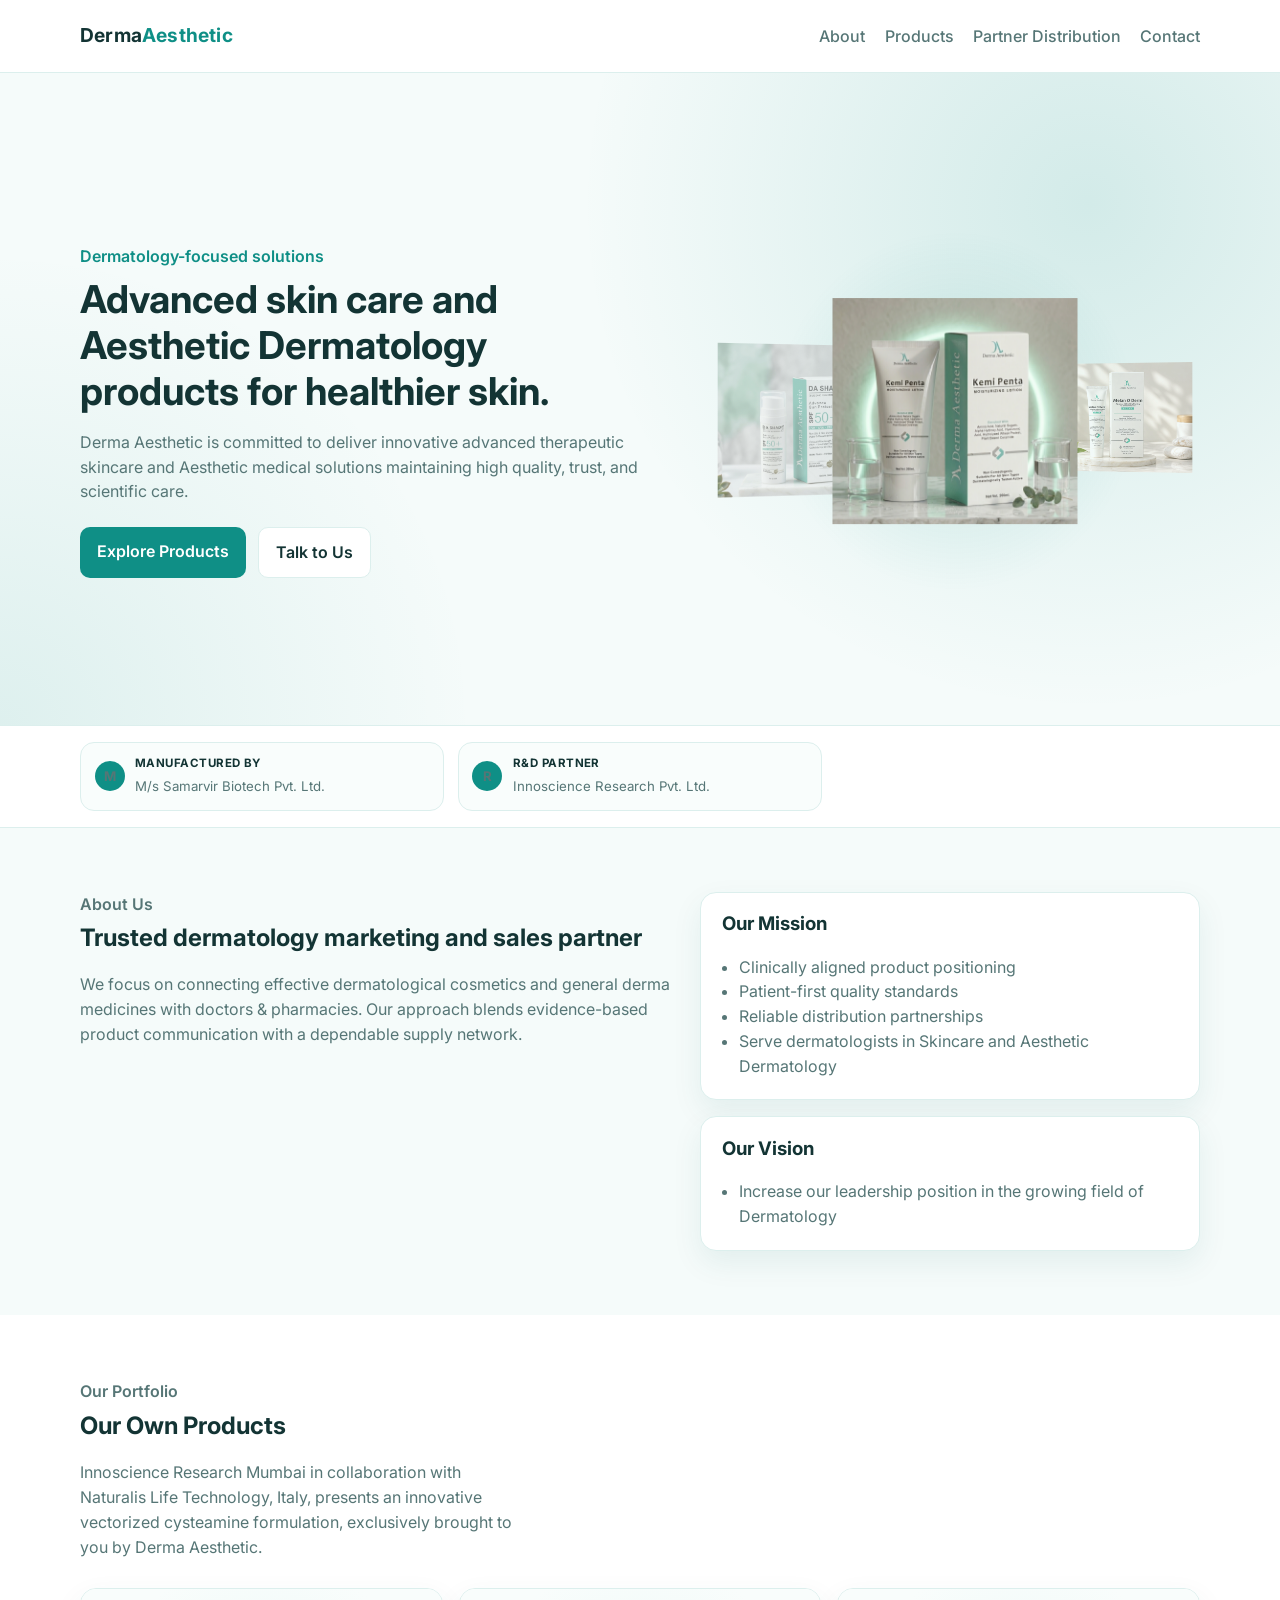
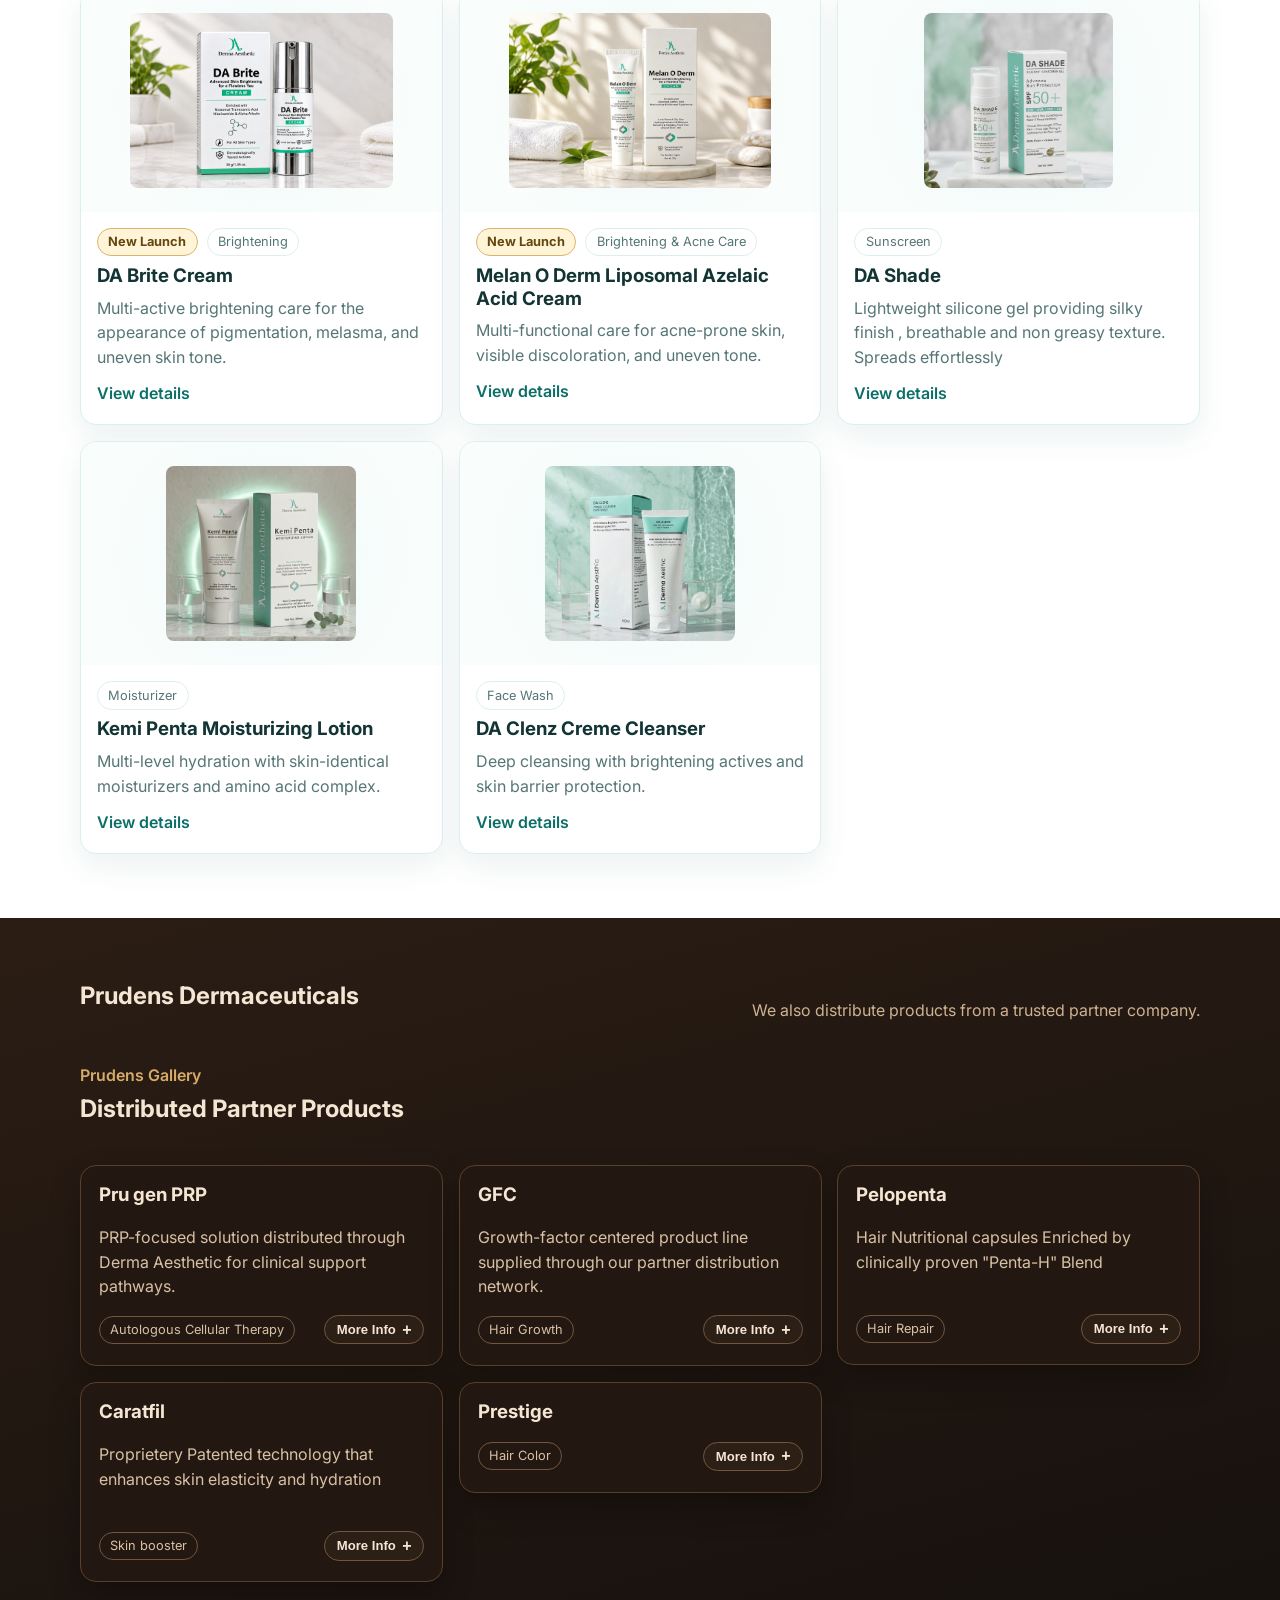
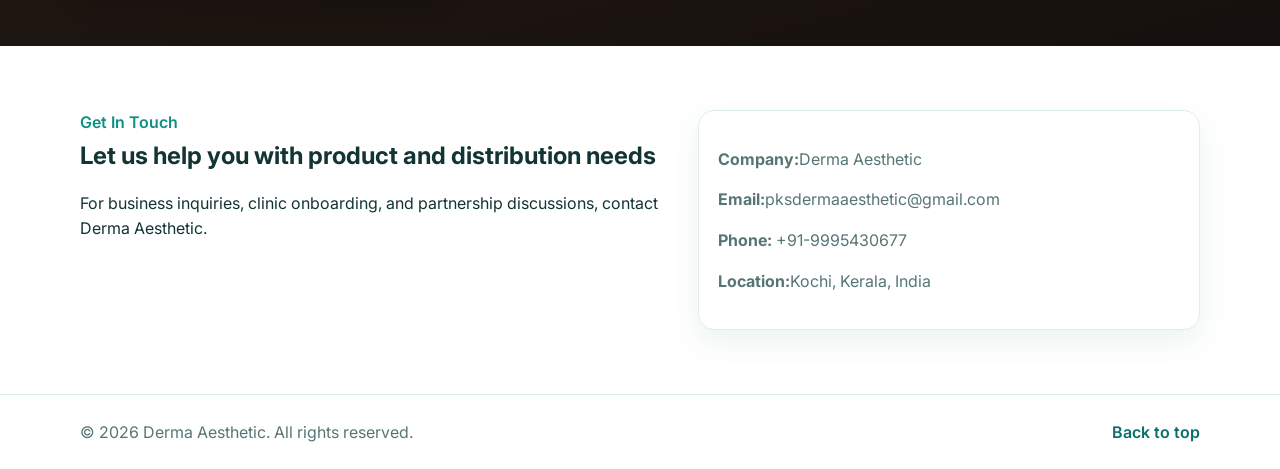
==== commit 89e6e33c: "updates" ====
--- a/index.html
+++ b/index.html
@@ -14,8 +14,12 @@
   <header class="site-header" id="home">
     <div class="container nav-wrap">
       <a class="logo" href="#home">Derma<span>Aesthetic</span></a>
-      <button class="nav-toggle" aria-label="Open menu" aria-expanded="false">Menu</button>
-      <nav class="site-nav">
+      <button class="nav-toggle" type="button" aria-label="Open navigation menu" aria-controls="site-nav" aria-expanded="false">
+        <span></span>
+        <span></span>
+        <span></span>
+      </button>
+      <nav class="site-nav" id="site-nav">
         <a href="index.html#about">About</a>
         <a href="products.html">Products</a>
         <a href="products.html#partner">Partner Distribution</a>
@@ -75,7 +79,7 @@
       <div class="container about-grid reveal">
         <div class="about-text">
           <p class="eyebrow">About Us</p>
-          <h2>Trusted dermatology Products . Dependable Supply Network</h2>
+          <h2>Trusted dermatology marketing and sales partner</h2>
           <p>
             We focus on connecting effective dermatological cosmetics and general derma medicines
             with doctors &amp; pharmacies. Our approach blends evidence-based product communication
@@ -108,6 +112,7 @@
           <div>
             <p class="eyebrow">Our Portfolio</p>
             <h2>Our Own Products</h2>
+            <p>Innoscience Research Mumbai in collaboration with Naturalis Life Technology, Italy, presents an innovative vectorized cysteamine formulation, exclusively brought to you by Derma Aesthetic.</p>
           </div>
         </div>
 
@@ -118,8 +123,9 @@
               <img src="images/Brite.jpeg" alt="DA Brite brightening cream" loading="lazy" />
             </div>
             <div class="visual-product-info">
+              <span class="tag tag--launch">New Launch</span>
               <span class="tag">Brightening</span>
-              <h3>DA Brite 50mg Cream </h3>
+              <h3>DA Brite Cream </h3>
               <p>Multi-active brightening care for the appearance of pigmentation, melasma, and uneven skin tone.</p>
               <span class="card-link">View details</span>
             </div>
@@ -129,8 +135,9 @@
               <img src="images/MelanODerm.jpeg" alt="Melano Derm azelaic acid cream" loading="lazy" />
             </div>
             <div class="visual-product-info">
+              <span class="tag tag--launch">New Launch</span>
               <span class="tag">Brightening &amp; Acne Care</span>
-              <h3>Melano Derm Liposomal Azelaic Acid Cream</h3>
+              <h3>Melan O Derm Liposomal Azelaic Acid Cream</h3>
               <p>Multi-functional care for acne-prone skin, visible discoloration, and uneven tone.</p>
               <span class="card-link">View details</span>
             </div>
@@ -141,8 +148,8 @@
             </div>
             <div class="visual-product-info">
               <span class="tag">Sunscreen</span>
-              <h3>DA Shade Silicon Sunscreen Gel</h3>
-              <p>Lightweight silicone gel with primer-like finish. No white cast, matte, under-makeup ready.</p>
+              <h3>DA Shade </h3>
+              <p>Lightweight silicone gel providing silky finish , breathable and non greasy texture. Spreads effortlessly</p>
               <span class="card-link">View details</span>
             </div>
           </a>
@@ -288,7 +295,7 @@
                   <li>Vitamin D (Cholecalciferrol 100IU)</li>
                   <li>Melatonin (3gm) for hair growth , pigmentation , cytoprotective and apotosis-supressive agent</li>
                   <li>Prevents stress-induced hair loss</li>
-                  <li>Antiandrigenic and antioxidant</li>
+                  <li>Antiandrogenic and antioxidant</li>
                   <li>Omega 3 and Omega 6 faatty Acids (75mg)</li>
                   <li>Soy isoflavones for DHT inhibution</li>
                   <li>Green Tea Extract(125mg)</li>
@@ -298,7 +305,7 @@
               </div>
             </article>
 
-            <article class="product-card expandable" id="Caratfil" data-product-image="images/pelopenta.png">
+            <article class="product-card expandable" id="Caratfil" data-product-image="images/caratfil.png">
              
               <h3>Caratfil</h3>
               <p>
@@ -316,7 +323,7 @@
                   on dependable channel coverage and customer availability.
                 </p> -->
                 <ul>
-                  <li>Proprietery Patented technology that enhances skin elasticity and hydration</li>
+                  
                   <li>Exclusive 4-in-1 Carat therapy</li>
                   <li>HA , PN , ECM , Copper tripeptides and Amino acids</li>
                   <li>Combats aging</li>
@@ -328,7 +335,7 @@
               </div>
             </article>
 
-            <article class="product-card expandable" id="Prestige" data-product-image="images/pelopenta.png">
+            <article class="product-card expandable" id="Prestige" data-product-image="images/prestige.png">
              
               <h3>Prestige</h3>
               <!-- <p>
@@ -358,9 +365,6 @@
             </article>
 
           </div>
-          <aside class="product-image-float" aria-hidden="true">
-            <img src="" alt="" />
-          </aside>
         </div>
       </div>
     </section>
--- a/styles.css
+++ b/styles.css
@@ -238,13 +238,6 @@
   position: relative;
 }
 
-.product-showcase.has-active {
-  display: grid;
-  grid-template-columns: 1.1fr 0.9fr;
-  gap: clamp(1.5rem, 4vw, 2.5rem);
-  align-items: start;
-}
-
 .product-grid {
   display: grid;
   grid-template-columns: repeat(3, 1fr);
@@ -254,53 +247,6 @@
 
 .product-showcase .product-grid.has-active {
   grid-template-columns: 1fr;
-}
-
-.product-image-float {
-  position: relative;
-  z-index: 2;
-  width: 100%;
-  max-width: 360px;
-  justify-self: center;
-  align-self: center;
-  opacity: 0;
-  visibility: hidden;
-  pointer-events: none;
-  transform: translateX(24px);
-  transition:
-    opacity 380ms ease,
-    transform 420ms cubic-bezier(0.2, 0.8, 0.2, 1),
-    visibility 380ms ease;
-}
-
-.product-image-float::before {
-  content: "";
-  position: absolute;
-  inset: 10% 5%;
-  background: radial-gradient(circle, rgba(15, 143, 134, 0.14), transparent 70%);
-  z-index: -1;
-}
-
-.product-image-float img {
-  display: block;
-  width: 100%;
-  max-height: min(520px, 70vh);
-  height: auto;
-  object-fit: contain;
-  margin: 0 auto;
-}
-
-.product-image-float .extra-img {
-  display: none;
-  max-height: min(340px, 45vh);
-  margin-bottom: 1rem;
-  border-radius: 12px;
-}
-
-.product-image-float.is-visible {
-  opacity: 1;
-  visibility: visible;
-  transform: translateX(0);
 }
 
 .product-card {
@@ -373,6 +319,46 @@
   min-height: auto;
 }
 
+.product-detail-media {
+  position: relative;
+  display: grid;
+  place-items: center;
+  width: min(100%, 200px);
+  aspect-ratio: 4 / 3;
+  margin: 0.9rem auto 1rem;
+  overflow: hidden;
+  border: 1px solid var(--line);
+  border-radius: 8px;
+  background: #f3f8f7;
+}
+
+.product-detail-media img {
+  display: none;
+  width: 100%;
+  height: 100%;
+  object-fit: contain;
+}
+
+.product-detail-media.has-image img {
+  display: block;
+}
+
+.product-detail-placeholder {
+  position: absolute;
+  inset: 0;
+  display: grid;
+  place-items: center;
+  margin: 0;
+  padding: 1rem;
+  color: var(--muted);
+  font-size: 0.9rem;
+  text-align: center;
+}
+
+.product-detail-media.has-image .product-detail-placeholder {
+  display: none;
+}
+
 .product-details h4 {
   margin: 1rem 0 0.45rem;
   font-size: 0.82rem;
@@ -411,16 +397,13 @@
   transform: rotate(45deg);
 }
 
-.product-showcase.has-active:not(.has-image) {
-  grid-template-columns: 1fr;
-}
-
-.product-showcase.has-active:not(.has-image) .product-image-float {
-  display: none;
-}
-
-.product-showcase--partner .product-image-float::before {
-  background: radial-gradient(circle, rgba(215, 171, 105, 0.18), transparent 70%);
+.partner-grid .product-detail-media {
+  border-color: #73563e;
+  background: #302319;
+}
+
+.partner-grid .product-detail-placeholder {
+  color: #d8c1a5;
 }
 
 .product-showcase .product-grid.has-active .product-card:not(.is-open) {
@@ -466,6 +449,13 @@
   color: var(--muted);
 }
 
+.tag--launch {
+  border-color: #d9b56e;
+  background: #fff4d7;
+  color: #64470f;
+  font-weight: 700;
+}
+
 .partner-card {
   padding: 1.4rem;
 }
@@ -646,24 +636,10 @@
     grid-template-columns: 1fr;
   }
 
-  .product-showcase.has-active {
-    grid-template-columns: 1fr;
-    gap: 1.25rem;
-  }
-
   .product-grid {
     grid-template-columns: repeat(2, 1fr);
   }
 
-  .product-image-float {
-    max-width: min(300px, 80%);
-    margin: 0 auto;
-    transform: translateY(12px);
-  }
-
-  .product-image-float.is-visible {
-    transform: translateY(0);
-  }
 }
 
 @media (max-width: 700px) {
@@ -691,10 +667,6 @@
     grid-template-columns: 1fr;
   }
 
-  .product-image-float {
-    max-width: min(260px, 85%);
-  }
-
   .section-head {
     align-items: start;
     flex-direction: column;
@@ -915,6 +887,10 @@
   margin-bottom: 0.55rem;
 }
 
+.visual-product-info .tag + .tag {
+  margin-left: 0.3rem;
+}
+
 .visual-product-info h3 {
   margin-bottom: 0.5rem;
 }
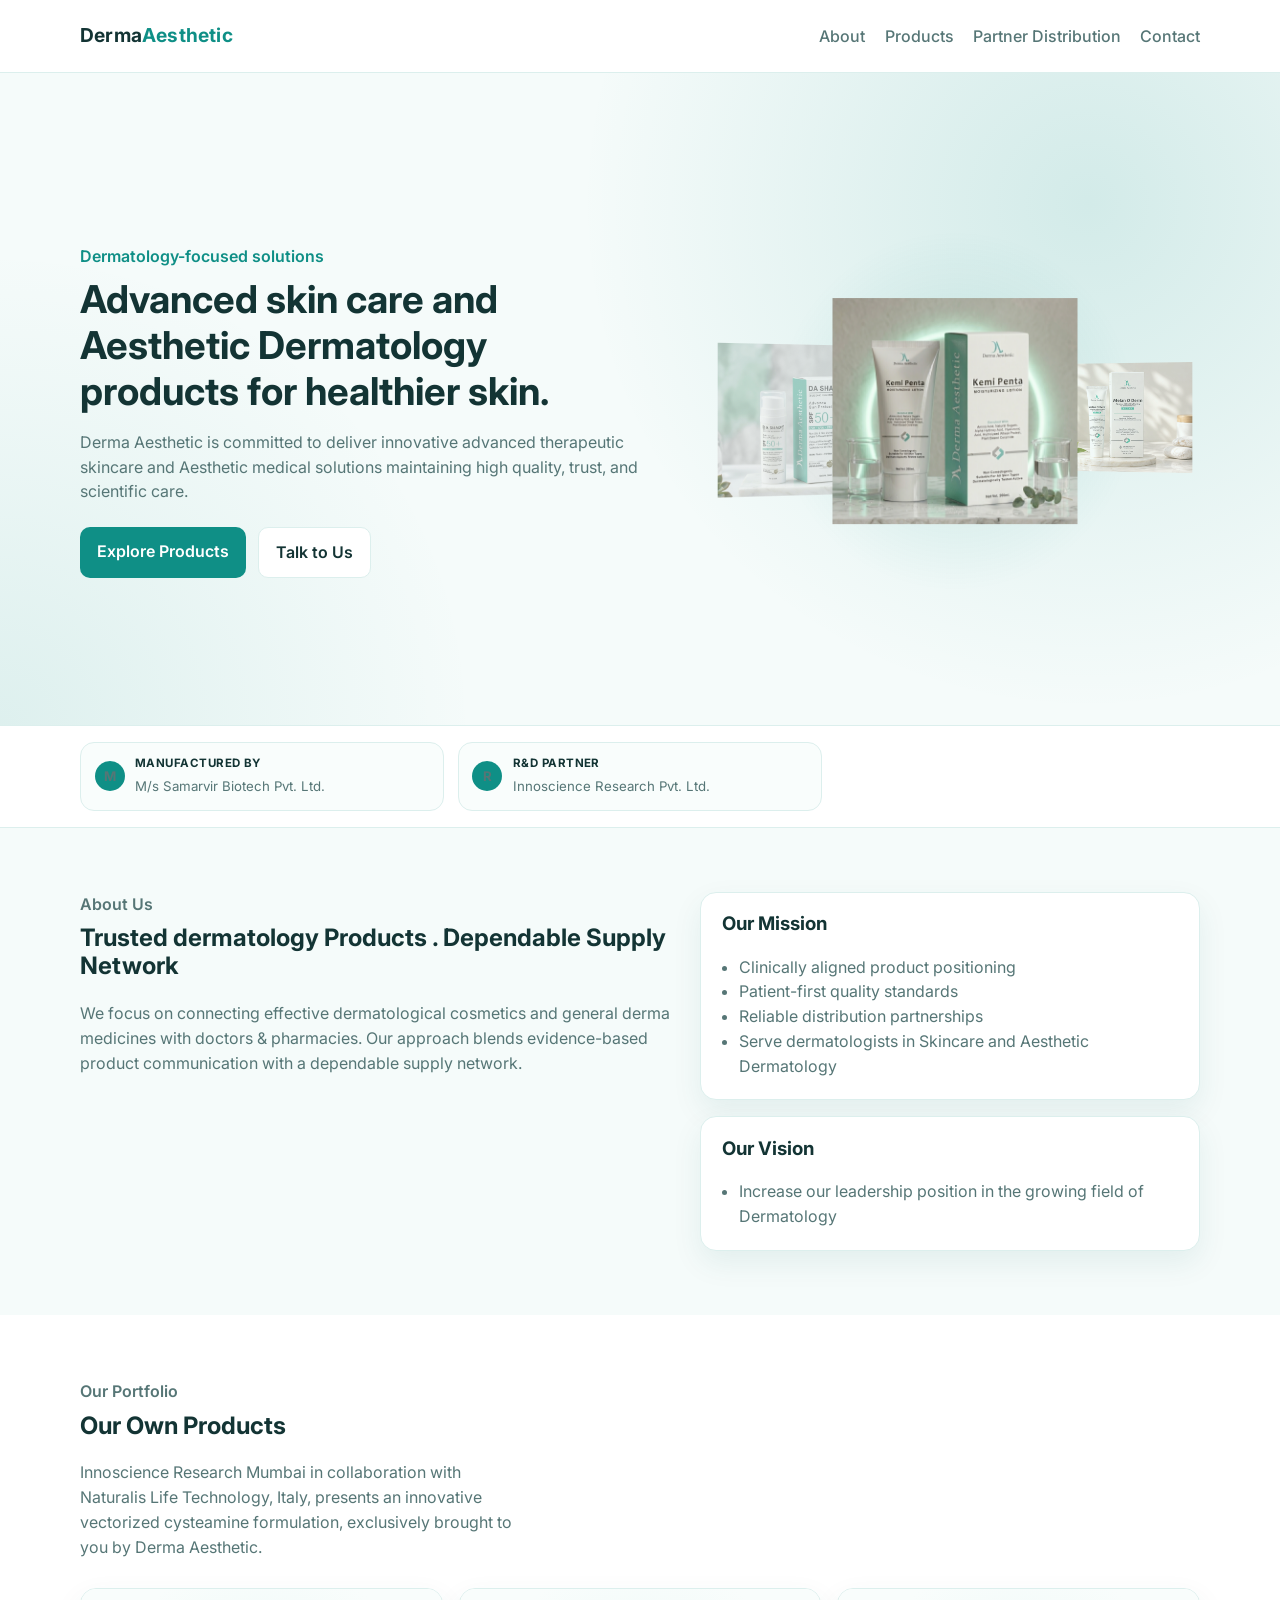
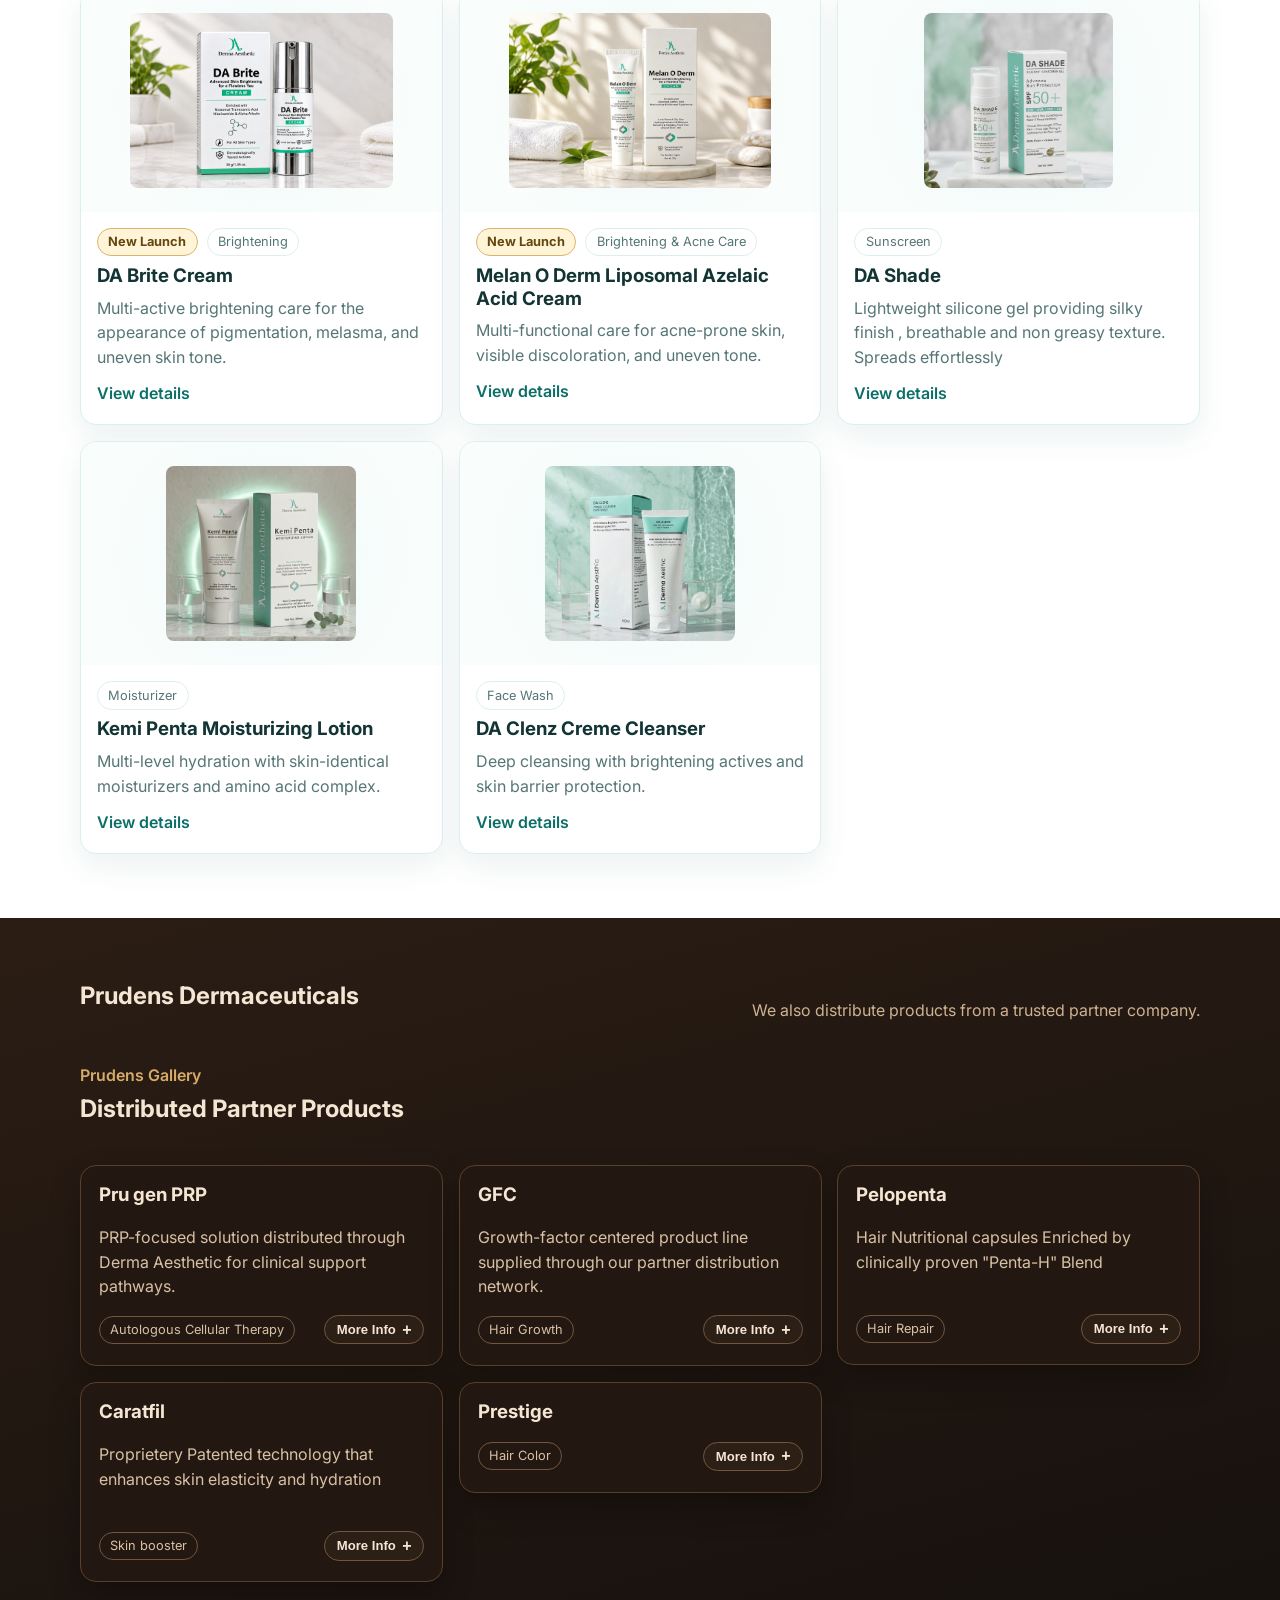
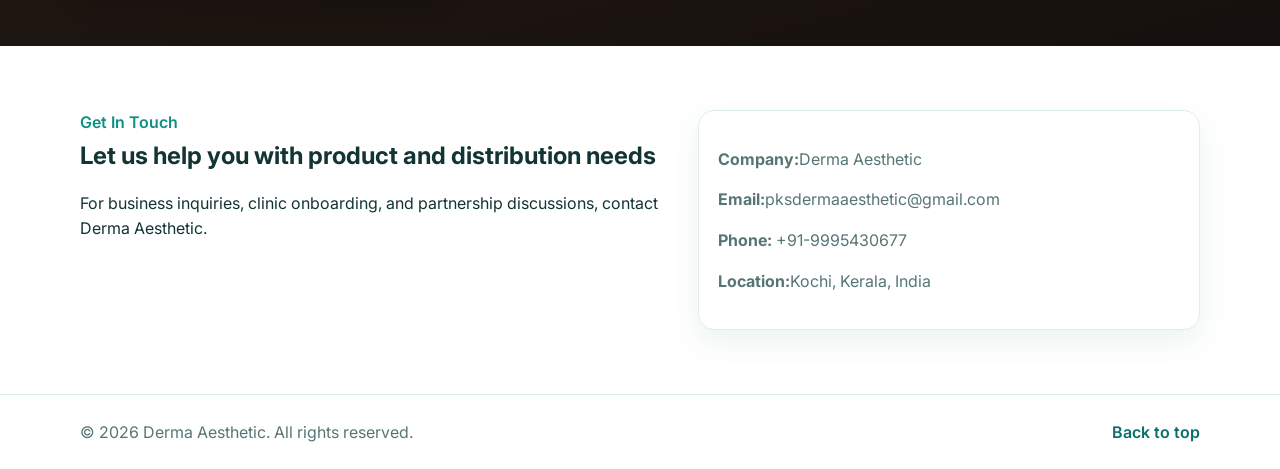
==== commit c44a68da: "Merge branch 'master' of https://github.com/skyGoat03/Derma-Aesthetics" ====
--- a/index.html
+++ b/index.html
@@ -79,7 +79,7 @@
       <div class="container about-grid reveal">
         <div class="about-text">
           <p class="eyebrow">About Us</p>
-          <h2>Trusted dermatology marketing and sales partner</h2>
+          <h2>Trusted dermatology Products . Dependable Supply Network</h2>
           <p>
             We focus on connecting effective dermatological cosmetics and general derma medicines
             with doctors &amp; pharmacies. Our approach blends evidence-based product communication
@@ -335,7 +335,7 @@
               </div>
             </article>
 
-            <article class="product-card expandable" id="Prestige" data-product-image="images/prestige.png">
+            <article class="product-card expandable" id="Prestige" data-product-image="images/Pretiege.png">
              
               <h3>Prestige</h3>
               <!-- <p>
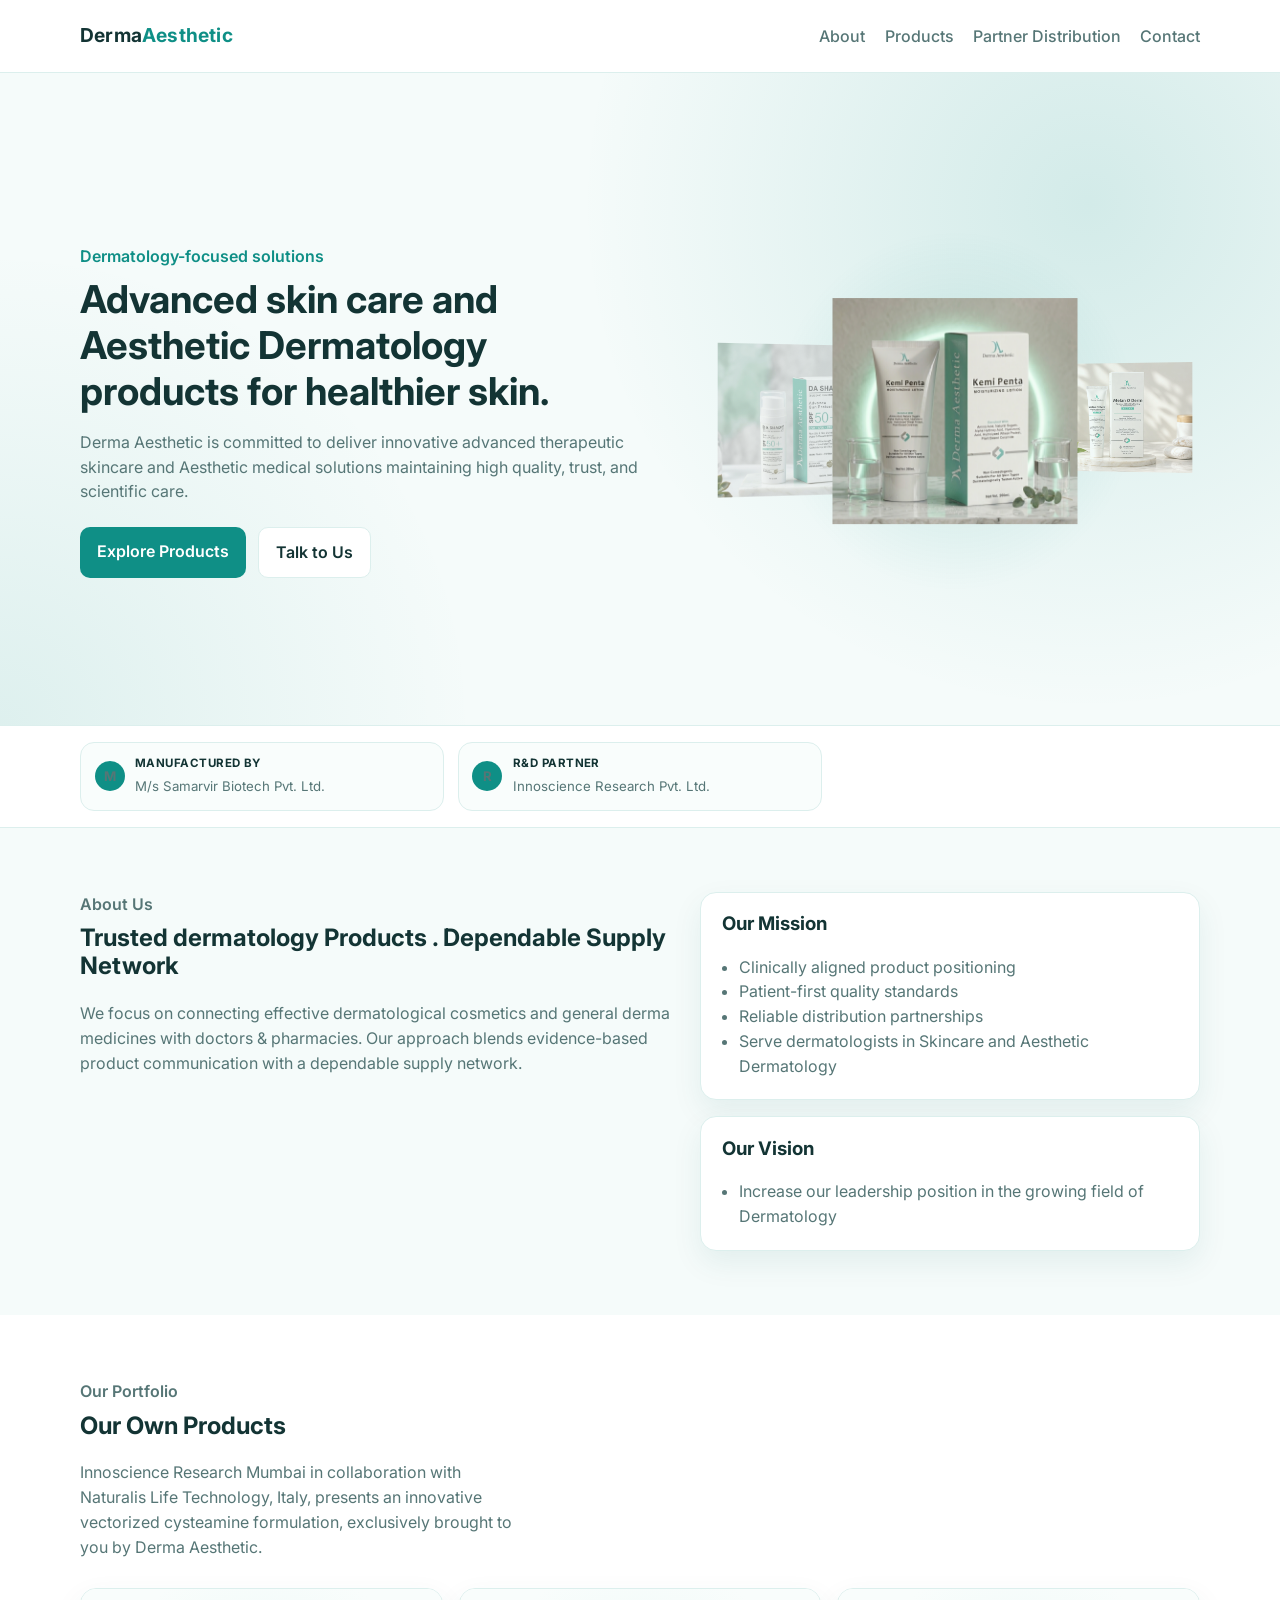
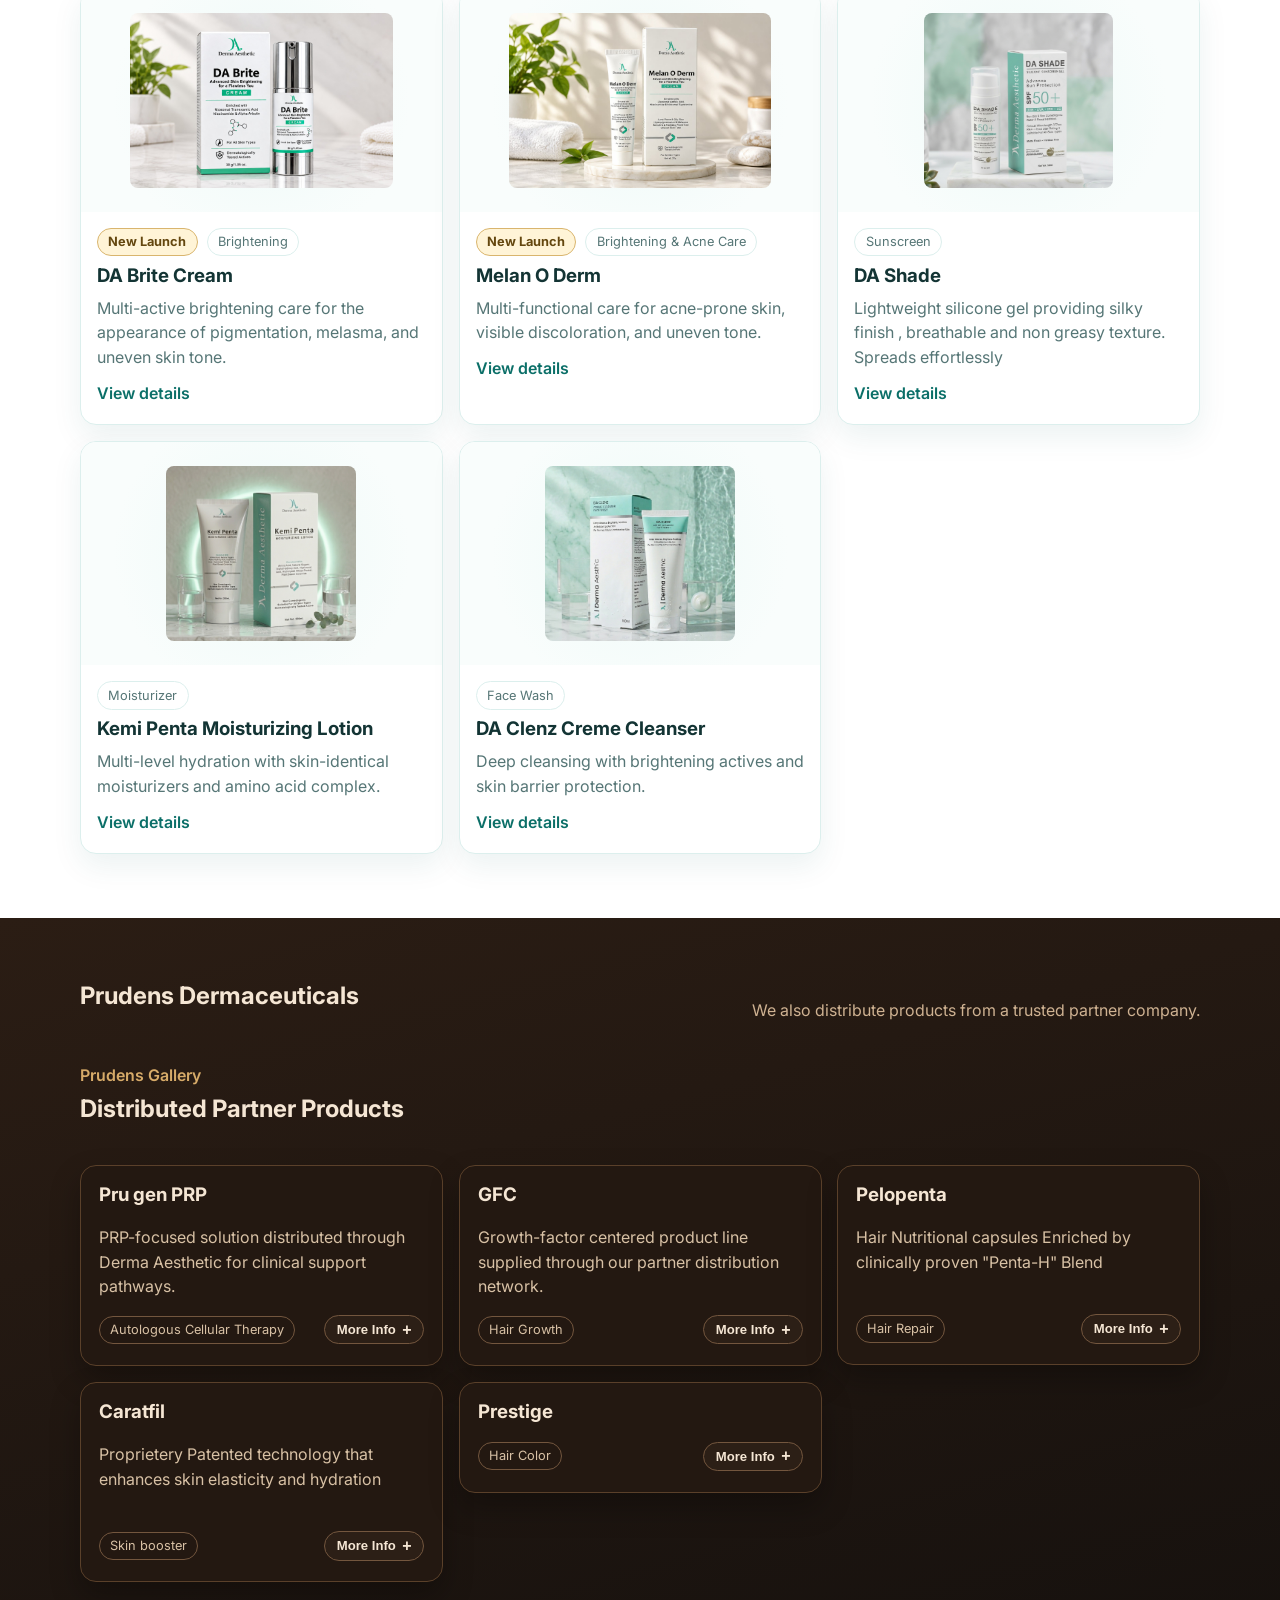
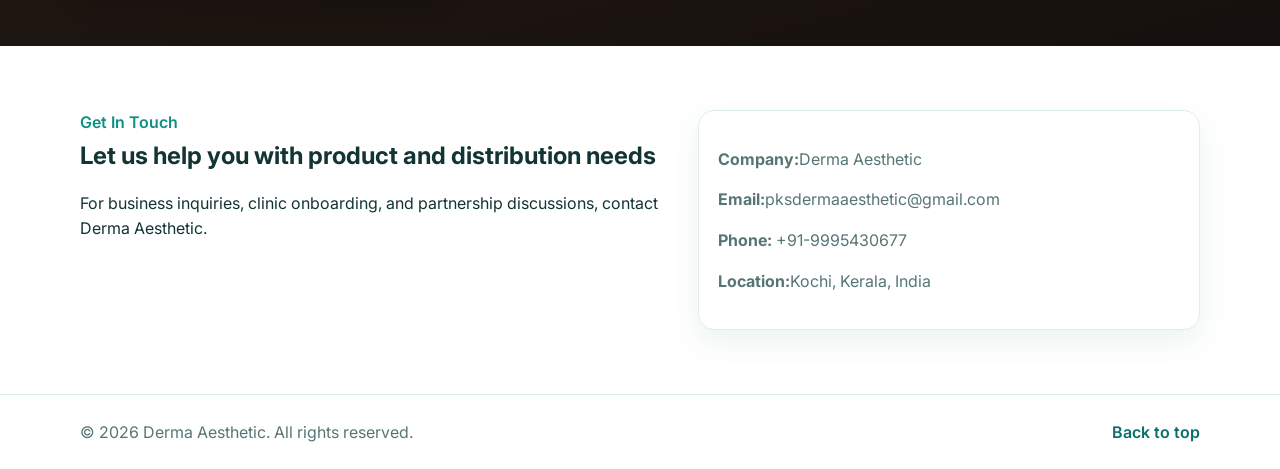
==== commit d6af5de9: "changed name" ====
--- a/index.html
+++ b/index.html
@@ -137,7 +137,7 @@
             <div class="visual-product-info">
               <span class="tag tag--launch">New Launch</span>
               <span class="tag">Brightening &amp; Acne Care</span>
-              <h3>Melan O Derm Liposomal Azelaic Acid Cream</h3>
+              <h3>Melan O Derm</h3>
               <p>Multi-functional care for acne-prone skin, visible discoloration, and uneven tone.</p>
               <span class="card-link">View details</span>
             </div>
--- a/styles.css
+++ b/styles.css
@@ -320,43 +320,18 @@
 }
 
 .product-detail-media {
-  position: relative;
-  display: grid;
-  place-items: center;
-  width: min(100%, 200px);
-  aspect-ratio: 4 / 3;
+  display: flex;
+  justify-content: center;
   margin: 0.9rem auto 1rem;
-  overflow: hidden;
-  border: 1px solid var(--line);
-  border-radius: 8px;
-  background: #f3f8f7;
 }
 
 .product-detail-media img {
-  display: none;
-  width: 100%;
-  height: 100%;
+  display: block;
+  width: auto;
+  height: auto;
+  max-width: min(100%, 200px);
+  max-height: 240px;
   object-fit: contain;
-}
-
-.product-detail-media.has-image img {
-  display: block;
-}
-
-.product-detail-placeholder {
-  position: absolute;
-  inset: 0;
-  display: grid;
-  place-items: center;
-  margin: 0;
-  padding: 1rem;
-  color: var(--muted);
-  font-size: 0.9rem;
-  text-align: center;
-}
-
-.product-detail-media.has-image .product-detail-placeholder {
-  display: none;
 }
 
 .product-details h4 {
@@ -395,15 +370,6 @@
 
 .product-card.is-open .chevron {
   transform: rotate(45deg);
-}
-
-.partner-grid .product-detail-media {
-  border-color: #73563e;
-  background: #302319;
-}
-
-.partner-grid .product-detail-placeholder {
-  color: #d8c1a5;
 }
 
 .product-showcase .product-grid.has-active .product-card:not(.is-open) {
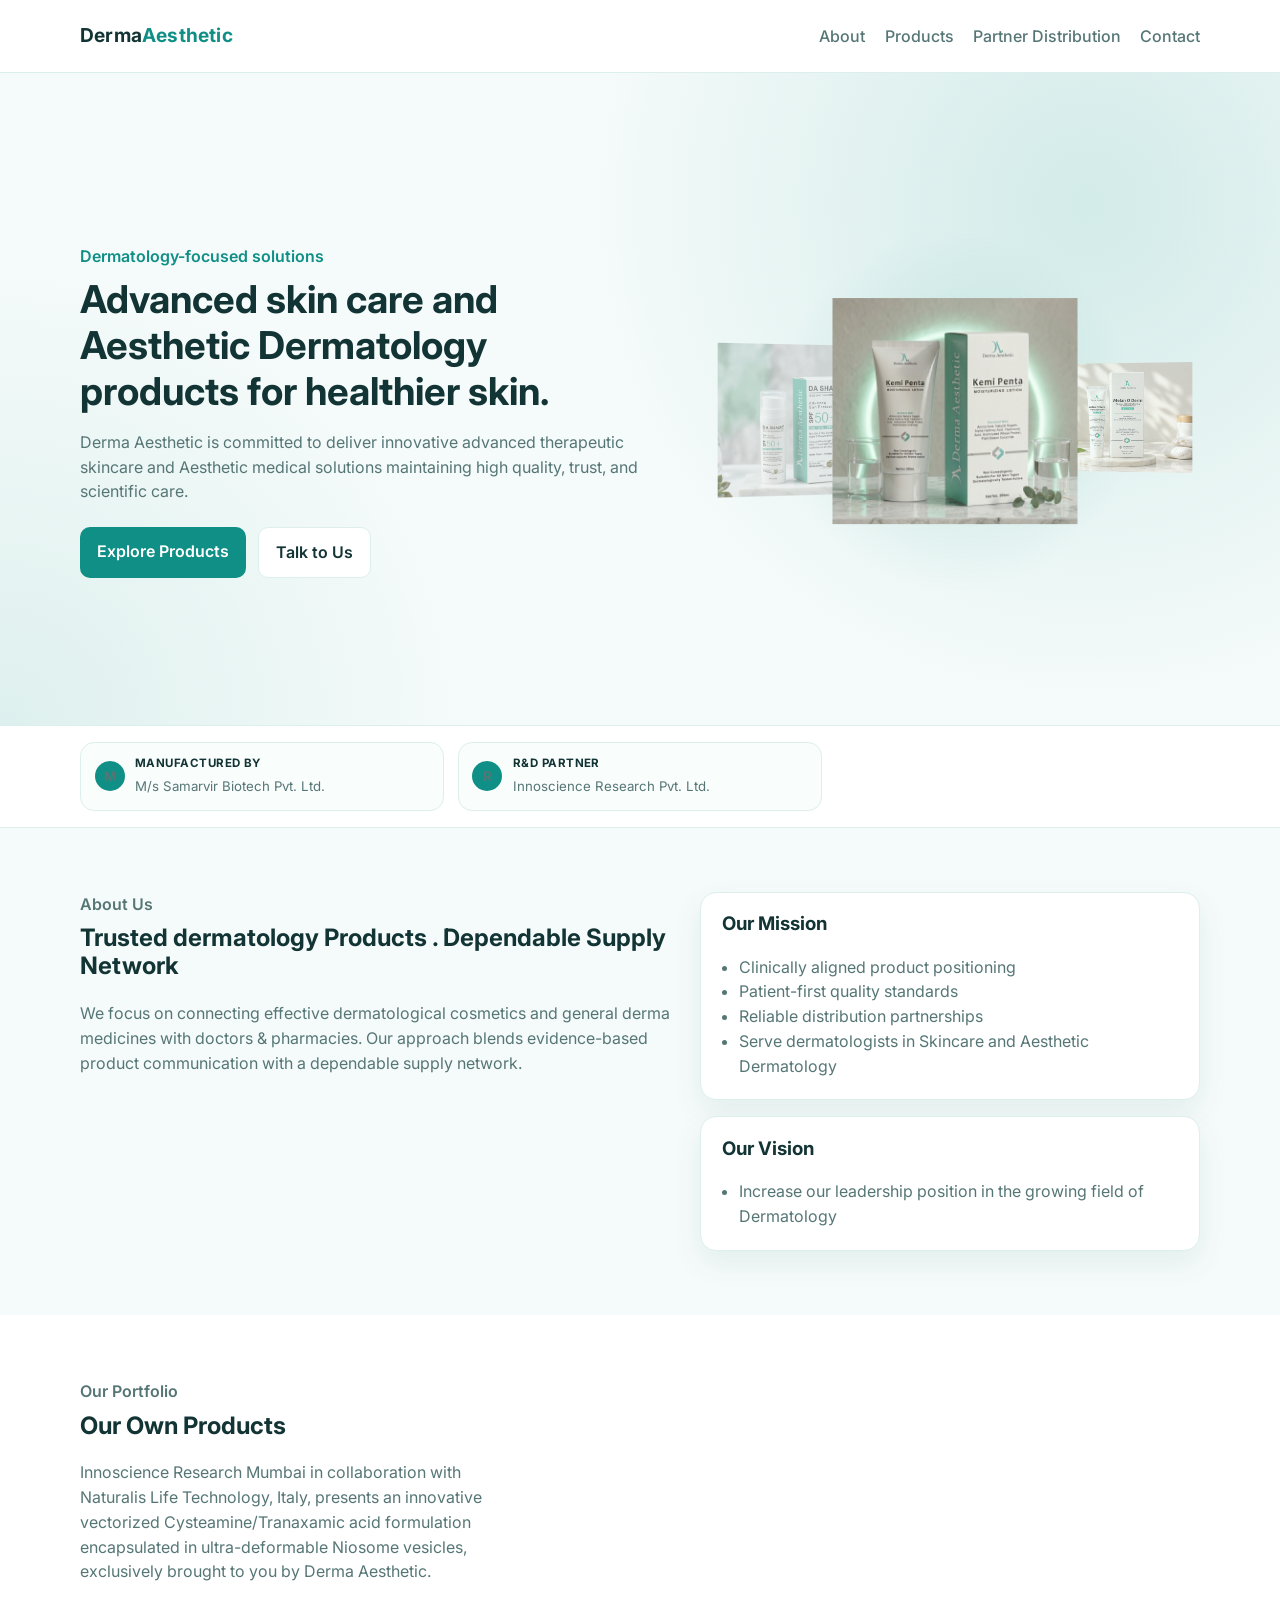
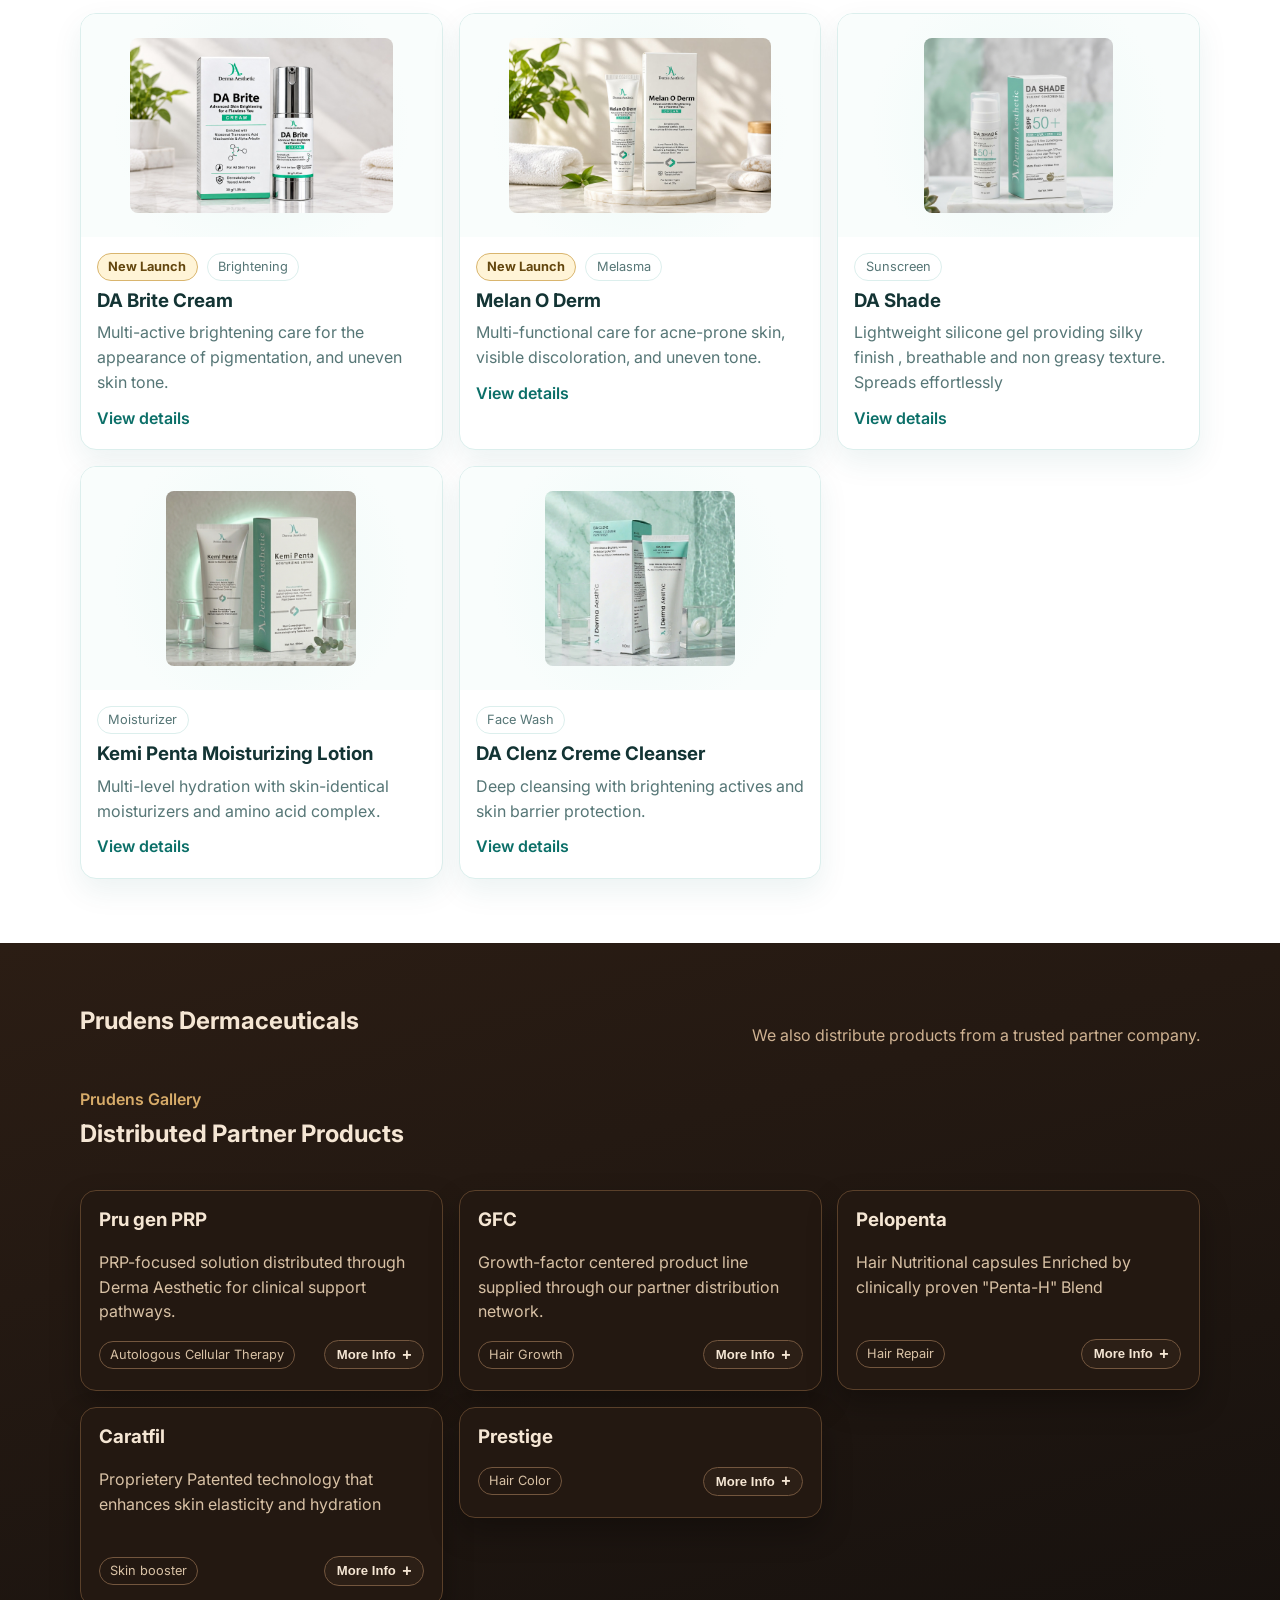
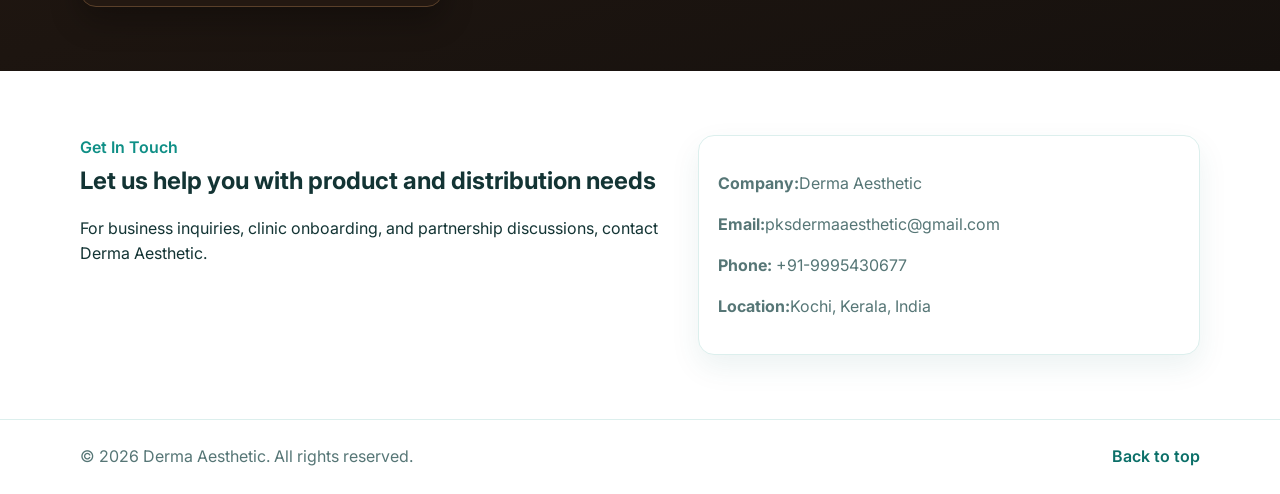
==== commit bfc56350: "Text changes" ====
--- a/index.html
+++ b/index.html
@@ -112,7 +112,7 @@
           <div>
             <p class="eyebrow">Our Portfolio</p>
             <h2>Our Own Products</h2>
-            <p>Innoscience Research Mumbai in collaboration with Naturalis Life Technology, Italy, presents an innovative vectorized cysteamine formulation, exclusively brought to you by Derma Aesthetic.</p>
+            <p>Innoscience Research Mumbai in collaboration with Naturalis Life Technology, Italy, presents an innovative vectorized Cysteamine/Tranaxamic acid formulation encapsulated in ultra-deformable Niosome vesicles, exclusively brought to you by Derma Aesthetic.</p>
           </div>
         </div>
 
@@ -126,7 +126,7 @@
               <span class="tag tag--launch">New Launch</span>
               <span class="tag">Brightening</span>
               <h3>DA Brite Cream </h3>
-              <p>Multi-active brightening care for the appearance of pigmentation, melasma, and uneven skin tone.</p>
+              <p>Multi-active brightening care for the appearance of pigmentation, and uneven skin tone.</p>
               <span class="card-link">View details</span>
             </div>
           </a>
@@ -136,7 +136,7 @@
             </div>
             <div class="visual-product-info">
               <span class="tag tag--launch">New Launch</span>
-              <span class="tag">Brightening &amp; Acne Care</span>
+              <span class="tag">Melasma</span>
               <h3>Melan O Derm</h3>
               <p>Multi-functional care for acne-prone skin, visible discoloration, and uneven tone.</p>
               <span class="card-link">View details</span>
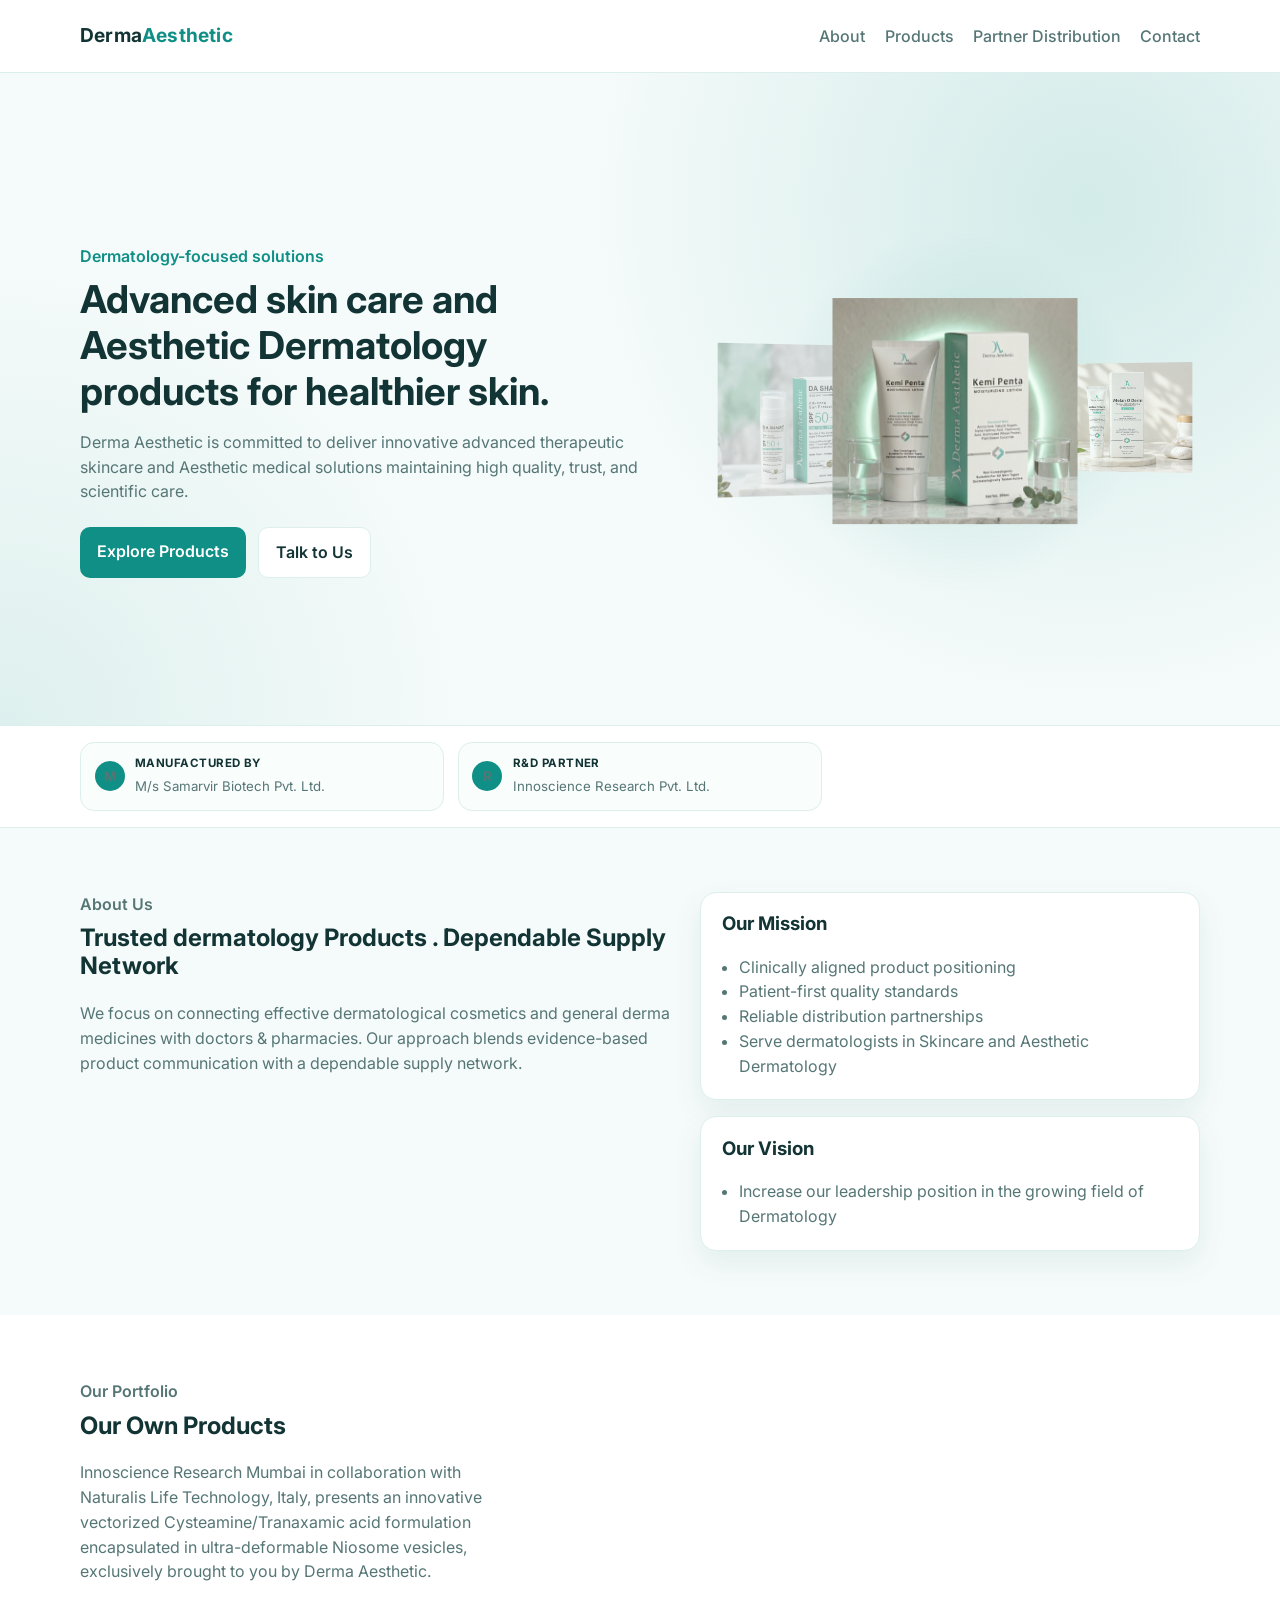
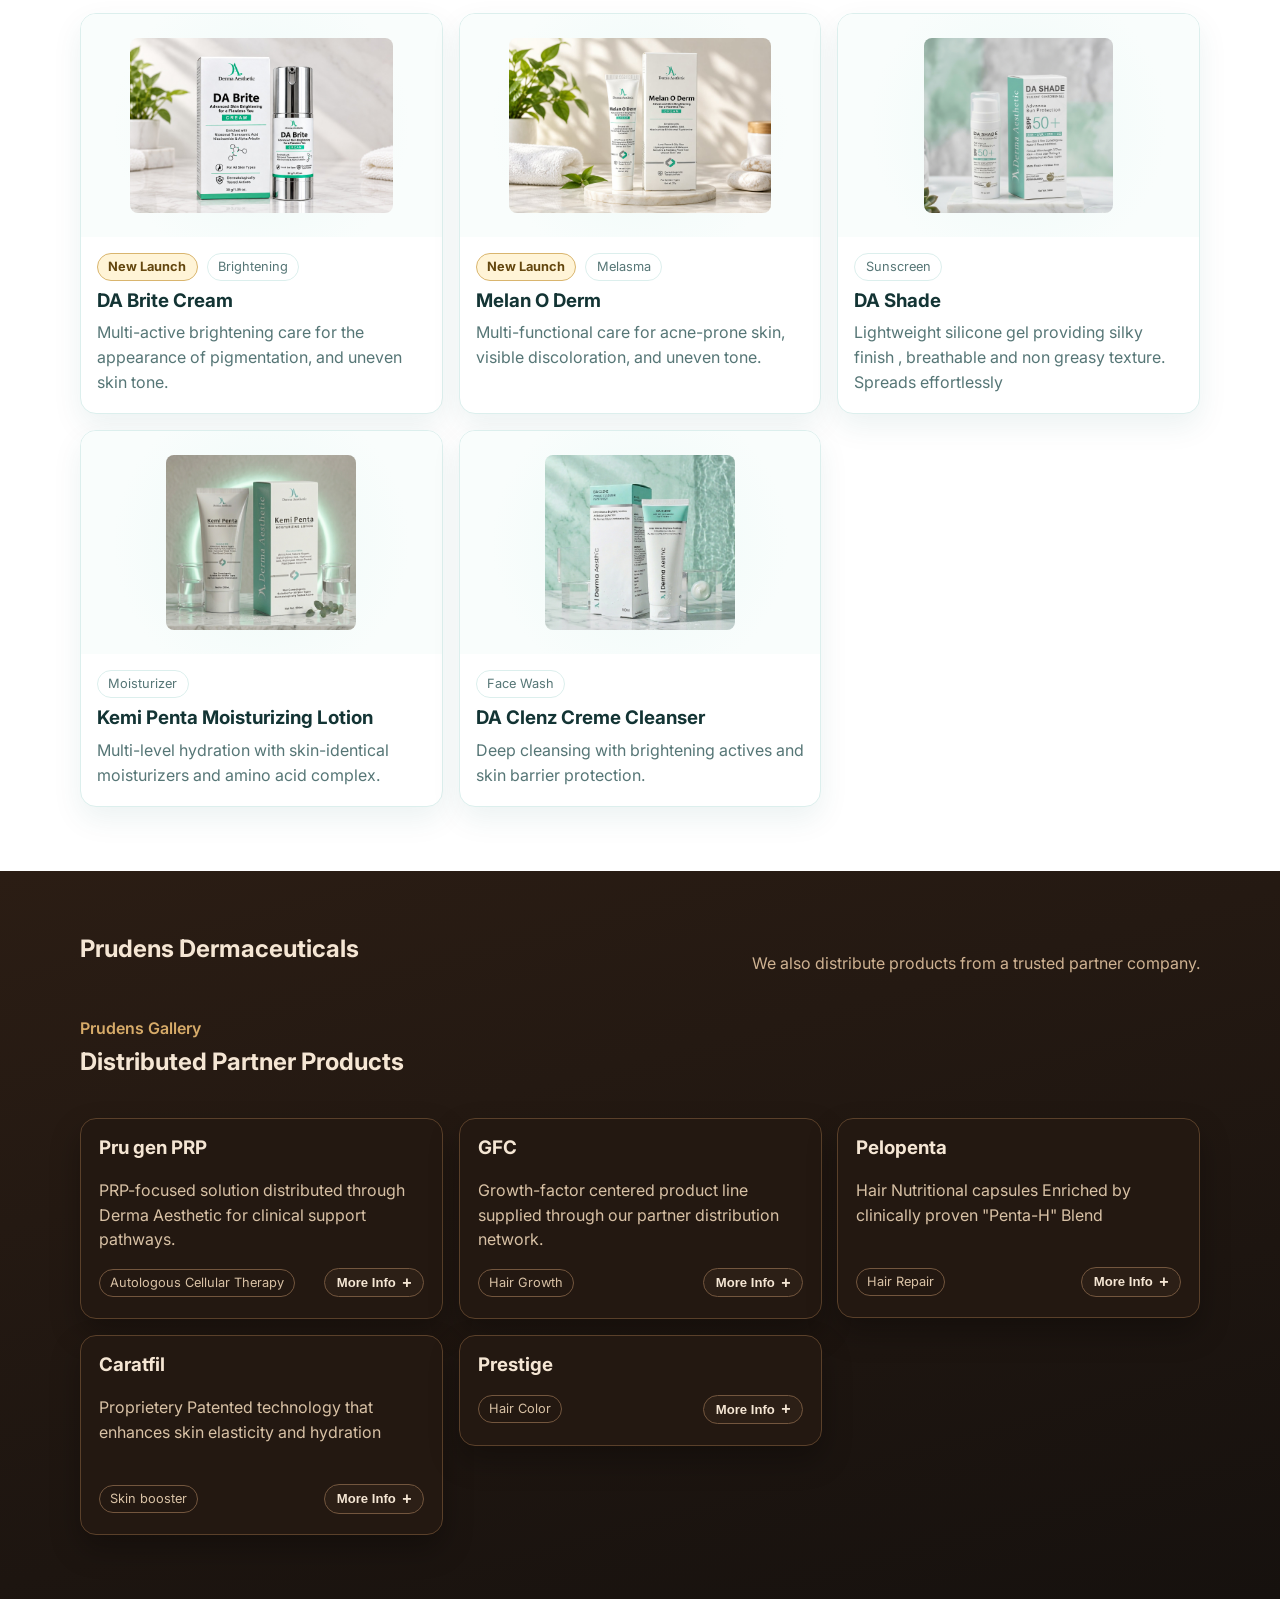
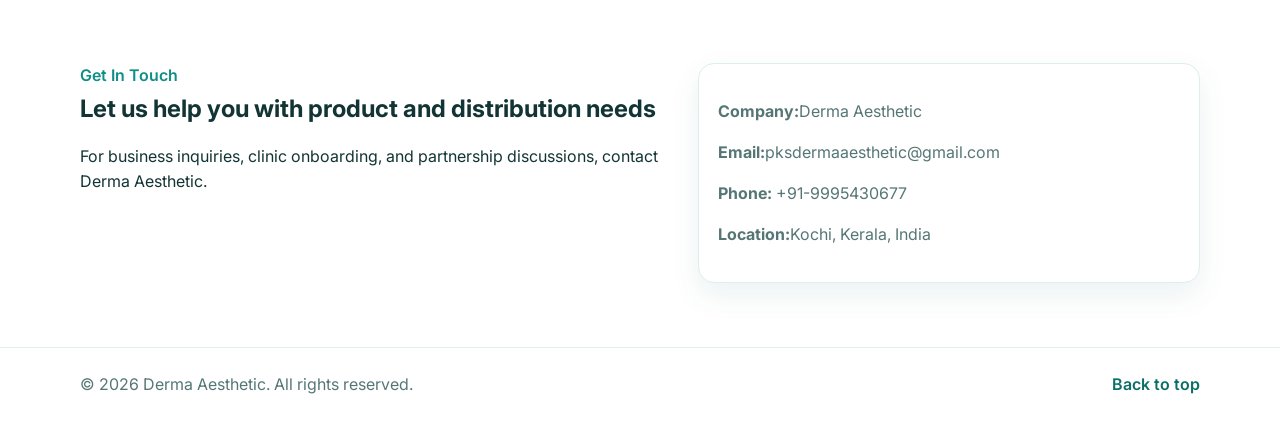
==== commit 6c3c6036: "Removed View details" ====
--- a/index.html
+++ b/index.html
@@ -127,7 +127,7 @@
               <span class="tag">Brightening</span>
               <h3>DA Brite Cream </h3>
               <p>Multi-active brightening care for the appearance of pigmentation, and uneven skin tone.</p>
-              <span class="card-link">View details</span>
+              <!-- <span class="card-link">View details</span> -->
             </div>
           </a>
           <a href="products.html#melano-derm" class="visual-product-card reveal">
@@ -139,7 +139,7 @@
               <span class="tag">Melasma</span>
               <h3>Melan O Derm</h3>
               <p>Multi-functional care for acne-prone skin, visible discoloration, and uneven tone.</p>
-              <span class="card-link">View details</span>
+              <!-- <span class="card-link">View details</span> -->
             </div>
           </a>
           <a href="products.html#da-shade" class="visual-product-card reveal">
@@ -150,7 +150,7 @@
               <span class="tag">Sunscreen</span>
               <h3>DA Shade </h3>
               <p>Lightweight silicone gel providing silky finish , breathable and non greasy texture. Spreads effortlessly</p>
-              <span class="card-link">View details</span>
+              <!-- <span class="card-link">View details</span> -->
             </div>
           </a>
 
@@ -162,7 +162,7 @@
               <span class="tag">Moisturizer</span>
               <h3>Kemi Penta Moisturizing Lotion</h3>
               <p>Multi-level hydration with skin-identical moisturizers and amino acid complex.</p>
-              <span class="card-link">View details</span>
+              <!-- <span class="card-link">View details</span> -->
             </div>
           </a>
 
@@ -174,7 +174,7 @@
               <span class="tag">Face Wash</span>
               <h3>DA Clenz Creme Cleanser</h3>
               <p>Deep cleansing with brightening actives and skin barrier protection.</p>
-              <span class="card-link">View details</span>
+              <!-- <span class="card-link">View details</span> -->
             </div>
           </a>
         </div>
